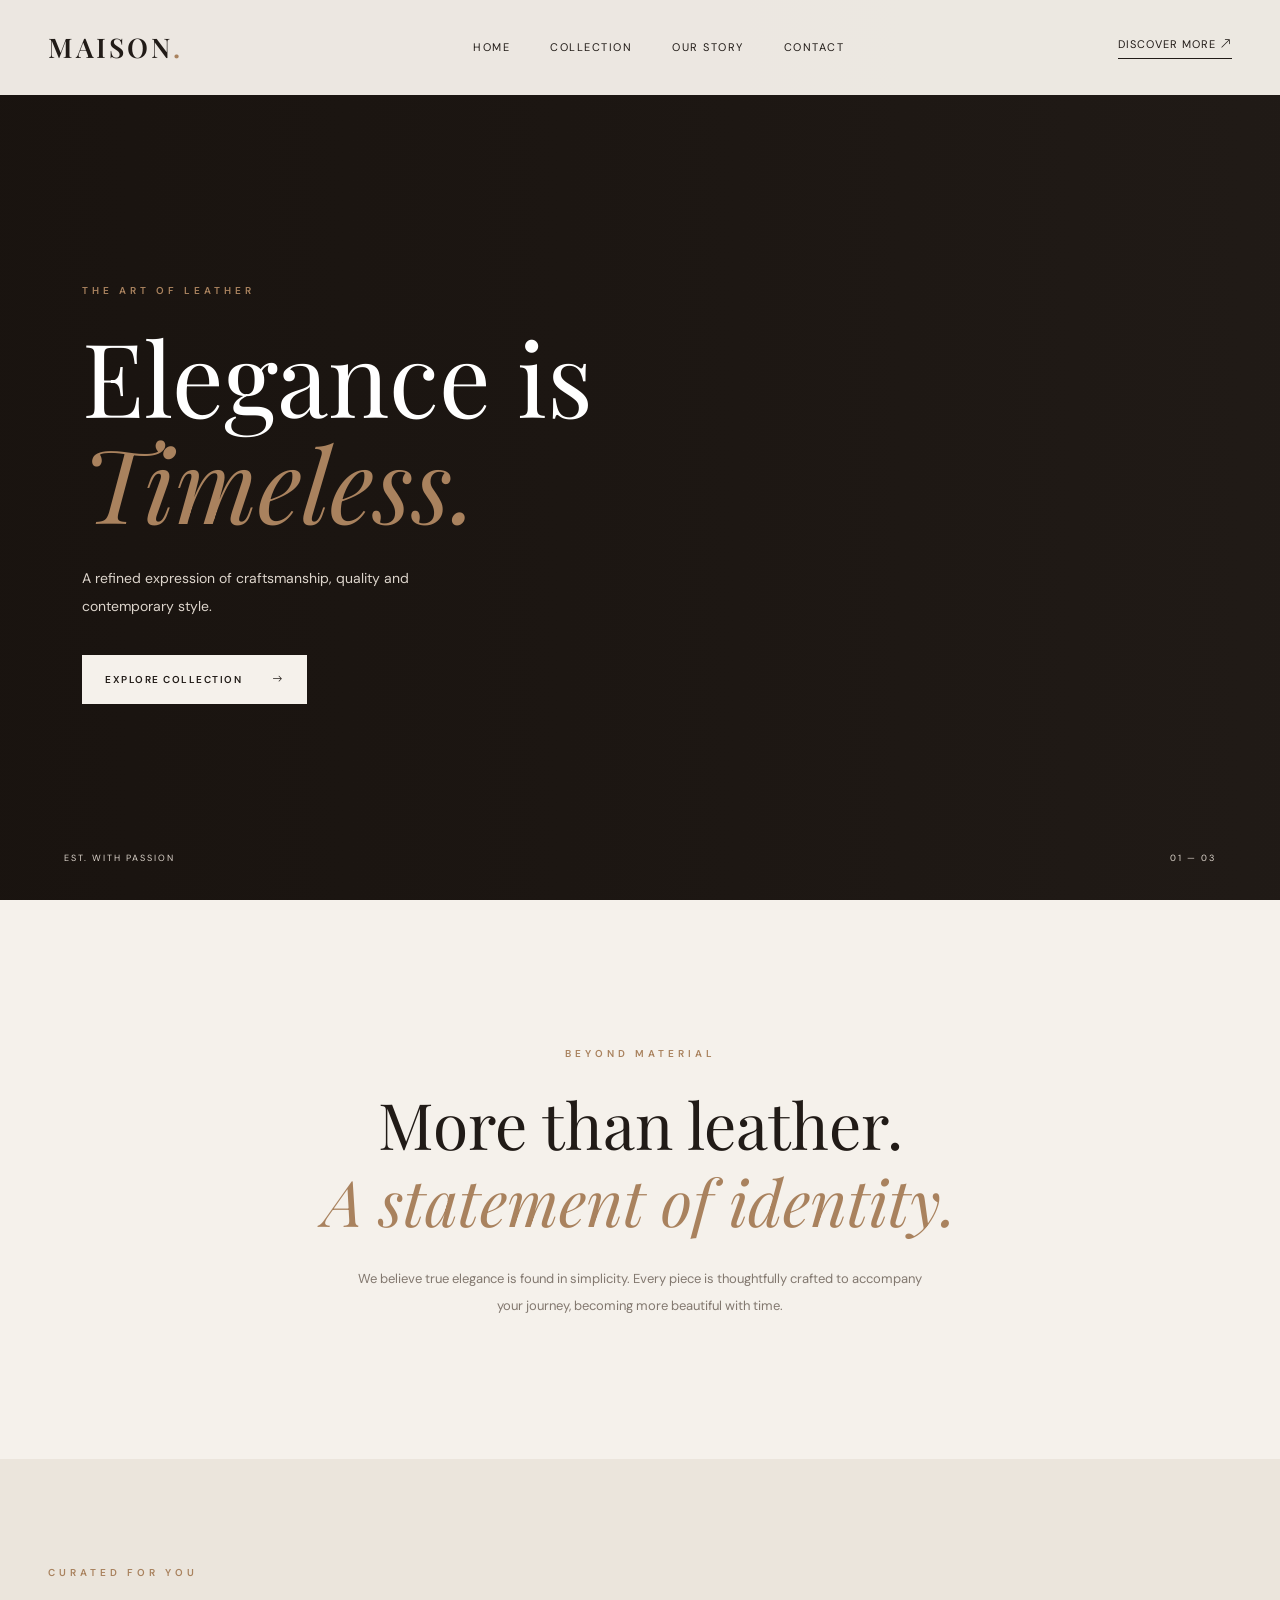
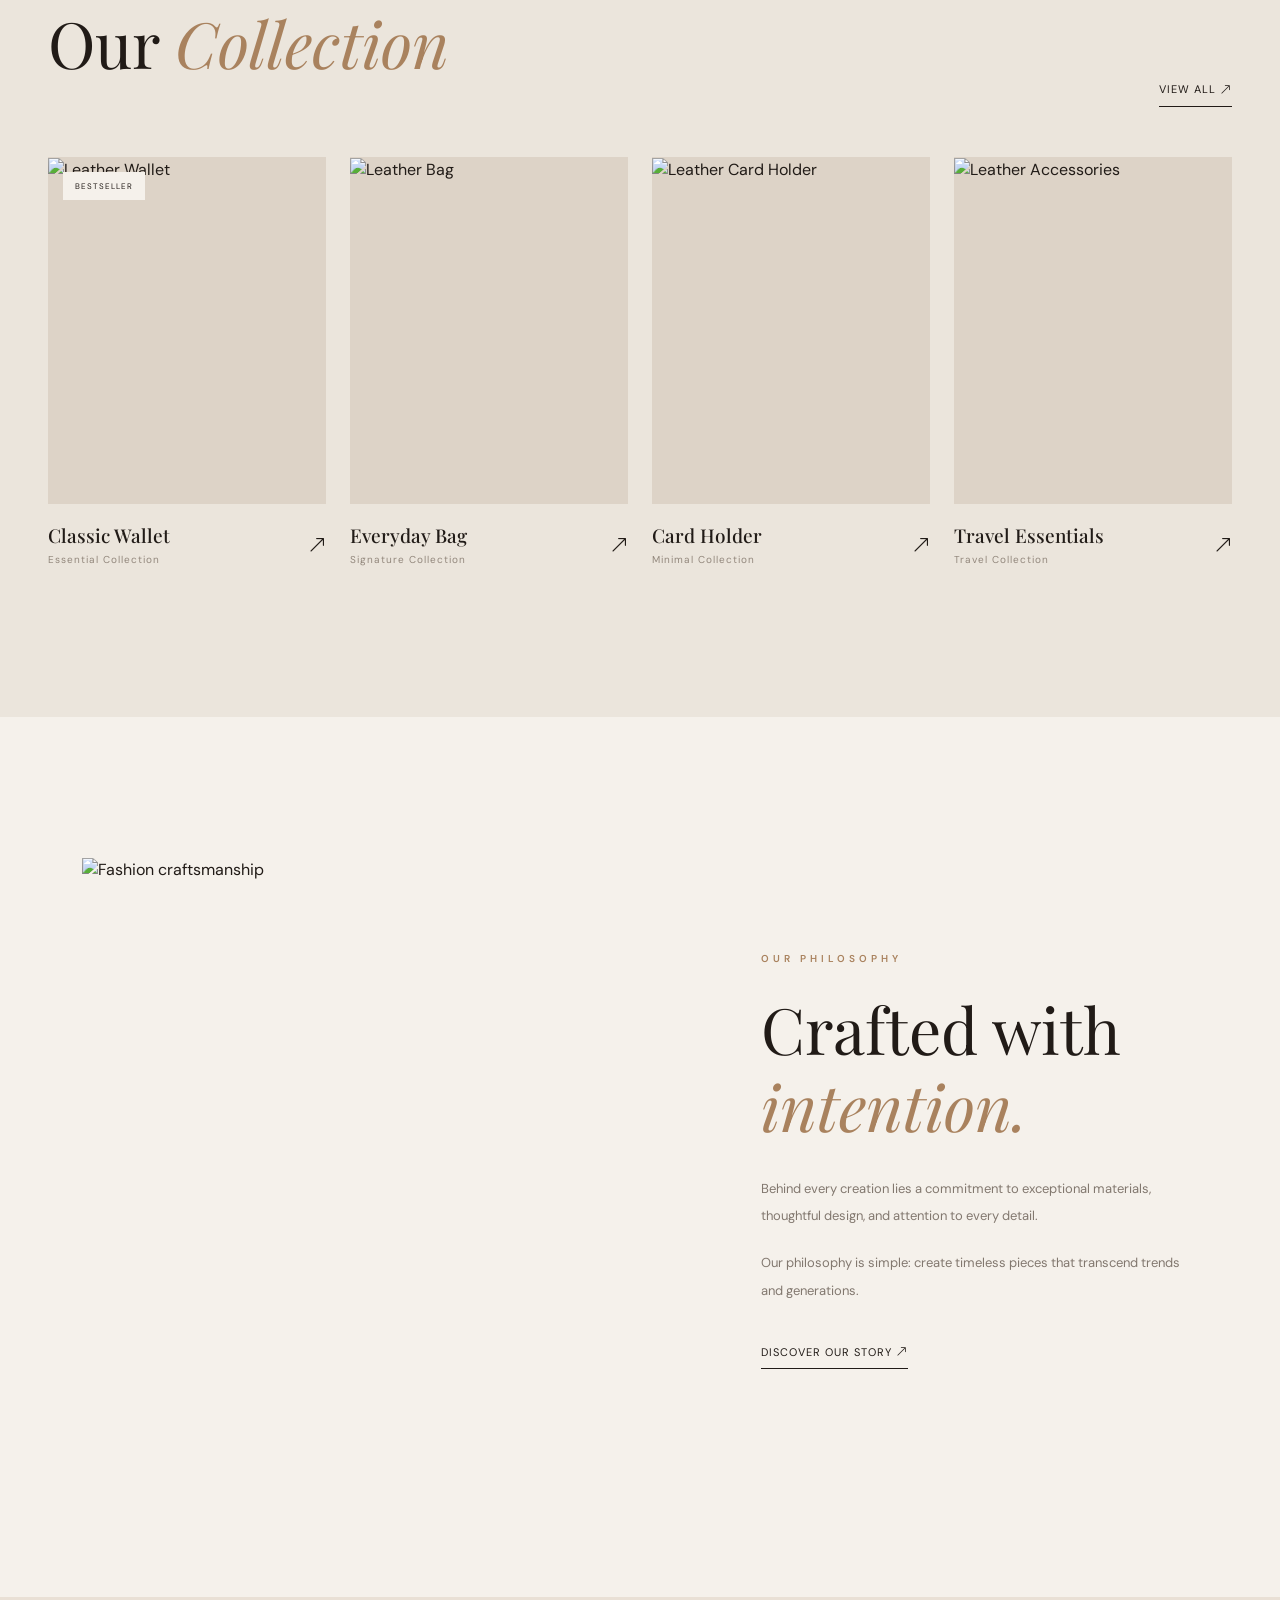
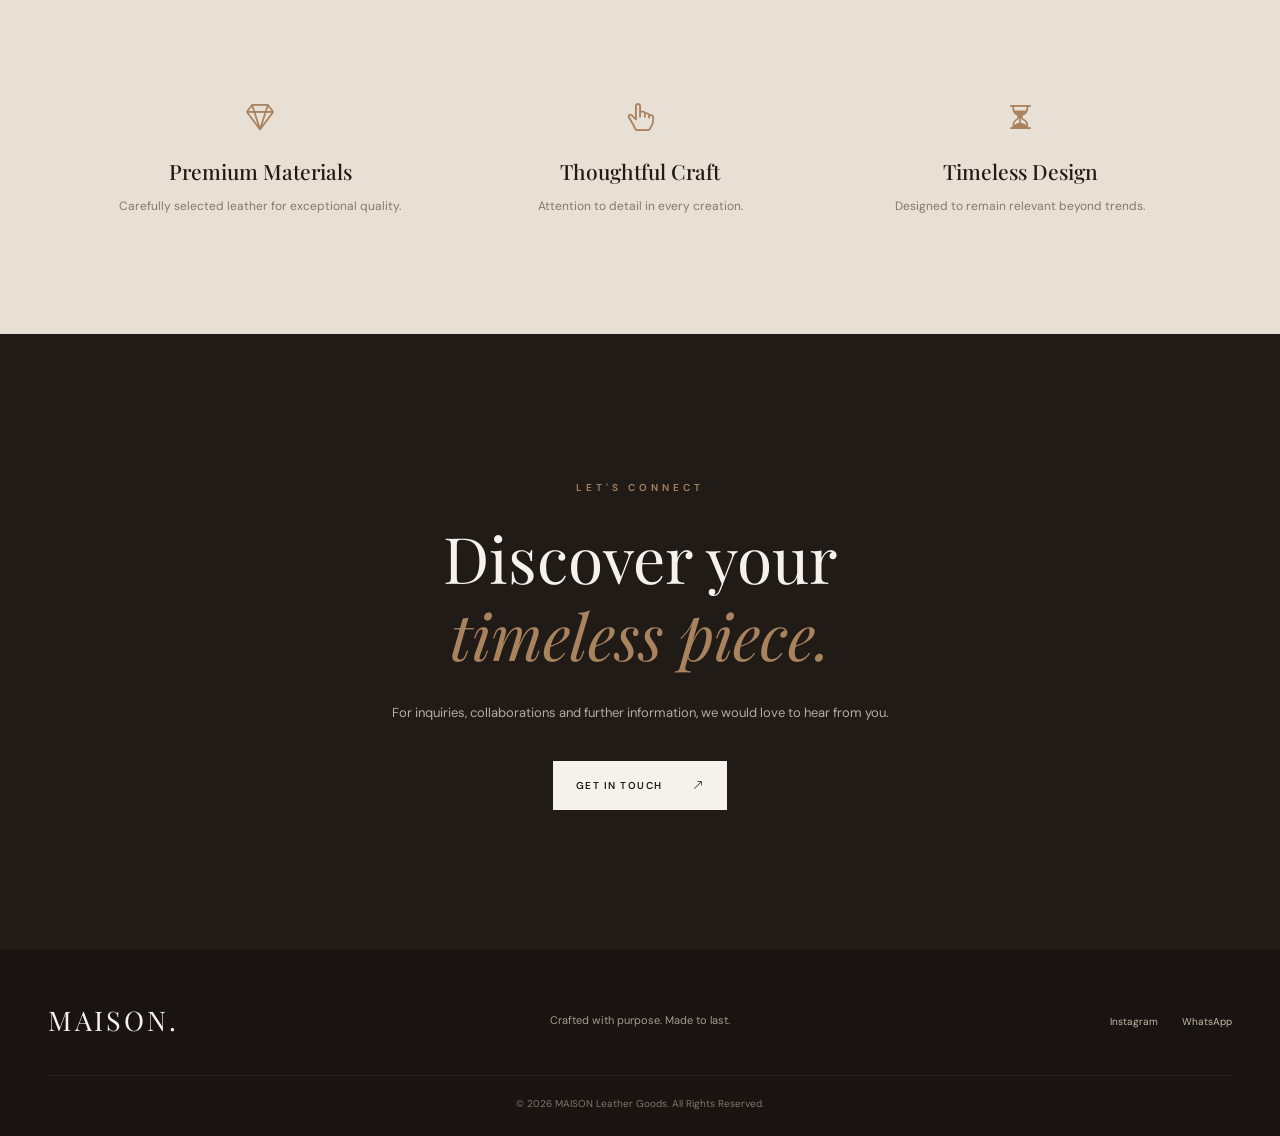
==== index.html @ c4e64849 "Rename Index.html to index.html" ====
<!DOCTYPE html>
<html lang="id">

<head>
    <meta charset="UTF-8">
    <meta name="viewport" content="width=device-width, initial-scale=1.0">
    <title>MAISON — Leather Goods</title>

    <!-- Bootstrap -->
    <link href="https://cdn.jsdelivr.net/npm/bootstrap@5.3.3/dist/css/bootstrap.min.css" rel="stylesheet">

    <!-- Google Fonts -->
    <link
        href="https://fonts.googleapis.com/css2?family=DM+Sans:wght@400;500;600;700&family=Playfair+Display:wght@400;500;600&display=swap"
        rel="stylesheet">

    <!-- Bootstrap Icons -->
    <link rel="stylesheet" href="https://cdn.jsdelivr.net/npm/bootstrap-icons@1.11.3/font/bootstrap-icons.min.css">

    <link rel="stylesheet" href="css/style.css">
</head>

<body>

    <!-- NAVBAR -->
    <nav class="navbar navbar-expand-lg navbar-light fixed-top">
        <div class="container-fluid px-lg-5">
            <a class="navbar-brand" href="#">MAISON<span>.</span></a>

            <button class="navbar-toggler" type="button" data-bs-toggle="collapse" data-bs-target="#mainNav">
                <span class="navbar-toggler-icon"></span>
            </button>

            <div class="collapse navbar-collapse" id="mainNav">
                <ul class="navbar-nav mx-auto gap-lg-4">
                    <li class="nav-item"><a class="nav-link" href="#home">Home</a></li>
                    <li class="nav-item"><a class="nav-link" href="#collection">Collection</a></li>
                    <li class="nav-item"><a class="nav-link" href="#story">Our Story</a></li>
                    <li class="nav-item"><a class="nav-link" href="#contact">Contact</a></li>
                </ul>

                <a href="#collection" class="nav-cta">
                    Discover More <i class="bi bi-arrow-up-right"></i>
                </a>
            </div>
        </div>
    </nav>


    <!-- HERO -->
    <section class="hero" id="home">
        <div class="hero-image"></div>

        <div class="container hero-content">
            <div class="row">
                <div class="col-lg-7">
                    <span class="eyebrow">THE ART OF LEATHER</span>

                    <h1>
                        Elegance is<br>
                        <em>Timeless.</em>
                    </h1>

                    <p>
                        A refined expression of craftsmanship,
                        quality and contemporary style.
                    </p>

                    <a href="#collection" class="btn-primary-custom">
                        EXPLORE COLLECTION
                        <i class="bi bi-arrow-right"></i>
                    </a>
                </div>
            </div>
        </div>

        <div class="hero-bottom">
            <span>EST. WITH PASSION</span>
            <span>01 — 03</span>
        </div>
    </section>


    <!-- INTRO -->
    <section class="intro-section">
        <div class="container">
            <div class="row justify-content-center text-center">
                <div class="col-lg-8">
                    <span class="eyebrow">BEYOND MATERIAL</span>

                    <h2>
                        More than leather.<br>
                        <em>A statement of identity.</em>
                    </h2>

                    <p>
                        We believe true elegance is found in simplicity.
                        Every piece is thoughtfully crafted to accompany
                        your journey, becoming more beautiful with time.
                    </p>
                </div>
            </div>
        </div>
    </section>


    <!-- COLLECTION -->
    <section class="collection-section" id="collection">
        <div class="container-fluid px-lg-5">

            <div class="section-heading d-flex justify-content-between align-items-end">
                <div>
                    <span class="eyebrow">CURATED FOR YOU</span>
                    <h2>Our <em>Collection</em></h2>
                </div>

                <a href="#contact" class="text-link">
                    View All <i class="bi bi-arrow-up-right"></i>
                </a>
            </div>

            <div class="row g-4">

                <div class="col-md-6 col-lg-3">
                    <div class="product-card">
                        <div class="product-image">
                            <img src="https://images.unsplash.com/photo-1627123424574-724758594e93?w=700"
                                alt="Leather Wallet">
                            <span class="product-tag">BESTSELLER</span>
                        </div>
                        <div class="product-info">
                            <div>
                                <h5>Classic Wallet</h5>
                                <p>Essential Collection</p>
                            </div>
                            <i class="bi bi-arrow-up-right"></i>
                        </div>
                    </div>
                </div>

                <div class="col-md-6 col-lg-3">
                    <div class="product-card">
                        <div class="product-image">
                            <img src="https://images.unsplash.com/photo-1622560480654-d96214fdc887?w=700"
                                alt="Leather Bag">
                        </div>
                        <div class="product-info">
                            <div>
                                <h5>Everyday Bag</h5>
                                <p>Signature Collection</p>
                            </div>
                            <i class="bi bi-arrow-up-right"></i>
                        </div>
                    </div>
                </div>

                <div class="col-md-6 col-lg-3">
                    <div class="product-card">
                        <div class="product-image">
                            <img src="https://images.unsplash.com/photo-1627123424574-724758594e93?w=700&sat=-50"
                                alt="Leather Card Holder">
                        </div>
                        <div class="product-info">
                            <div>
                                <h5>Card Holder</h5>
                                <p>Minimal Collection</p>
                            </div>
                            <i class="bi bi-arrow-up-right"></i>
                        </div>
                    </div>
                </div>

                <div class="col-md-6 col-lg-3">
                    <div class="product-card">
                        <div class="product-image">
                            <img src="https://images.unsplash.com/photo-1553062407-98eeb64c6a62?w=700"
                                alt="Leather Accessories">
                        </div>
                        <div class="product-info">
                            <div>
                                <h5>Travel Essentials</h5>
                                <p>Travel Collection</p>
                            </div>
                            <i class="bi bi-arrow-up-right"></i>
                        </div>
                    </div>
                </div>

            </div>
        </div>
    </section>


    <!-- BRAND STORY -->
    <section class="story-section" id="story">
        <div class="container">
            <div class="row align-items-center g-5">

                <div class="col-lg-6">
                    <div class="story-image">
                        <img src="https://images.unsplash.com/photo-1523381210434-271e8be1f52b?w=1000"
                            alt="Fashion craftsmanship">
                    </div>
                </div>

                <div class="col-lg-5 offset-lg-1">
                    <span class="eyebrow">OUR PHILOSOPHY</span>

                    <h2>
                        Crafted with<br>
                        <em>intention.</em>
                    </h2>

                    <p>
                        Behind every creation lies a commitment to
                        exceptional materials, thoughtful design,
                        and attention to every detail.
                    </p>

                    <p>
                        Our philosophy is simple: create timeless
                        pieces that transcend trends and generations.
                    </p>

                    <a href="#contact" class="text-link">
                        Discover Our Story
                        <i class="bi bi-arrow-up-right"></i>
                    </a>
                </div>

            </div>
        </div>
    </section>


    <!-- VALUES -->
    <section class="values-section">
        <div class="container">
            <div class="row text-center g-4">

                <div class="col-md-4">
                    <i class="bi bi-gem"></i>
                    <h5>Premium Materials</h5>
                    <p>Carefully selected leather for exceptional quality.</p>
                </div>

                <div class="col-md-4">
                    <i class="bi bi-hand-index-thumb"></i>
                    <h5>Thoughtful Craft</h5>
                    <p>Attention to detail in every creation.</p>
                </div>

                <div class="col-md-4">
                    <i class="bi bi-hourglass-split"></i>
                    <h5>Timeless Design</h5>
                    <p>Designed to remain relevant beyond trends.</p>
                </div>

            </div>
        </div>
    </section>


    <!-- CONTACT -->
    <section class="contact-section" id="contact">
        <div class="container text-center">
            <span class="eyebrow">LET'S CONNECT</span>

            <h2>
                Discover your<br>
                <em>timeless piece.</em>
            </h2>

            <p>
                For inquiries, collaborations and further information,
                we would love to hear from you.
            </p>

            <a href="https://wa.me/6281234567890" class="btn-primary-custom">
                GET IN TOUCH
                <i class="bi bi-arrow-up-right"></i>
            </a>
        </div>
    </section>


    <!-- FOOTER -->
    <footer class="footer" id="footer">
        <div class="container-fluid px-lg-5">
            <div class="row align-items-center gy-3">

                <div class="col-md-4">
                    <a href="#" class="footer-logo">MAISON.</a>
                </div>

                <div class="col-md-4 text-md-center">
                    <p>Crafted with purpose. Made to last.</p>
                </div>

                <div class="col-md-4 text-md-end">
                    <a href="#" class="social-link">Instagram</a>
                    <a href="#" class="social-link">WhatsApp</a>
                </div>

            </div>

            <hr>

            <div class="footer-bottom">
                © 2026 MAISON Leather Goods. All Rights Reserved.
            </div>
        </div>
    </footer>


    <script src="https://cdn.jsdelivr.net/npm/bootstrap@5.3.3/dist/js/bootstrap.bundle.min.js"></script>
    <script src="js/script.js"></script>

</body>

</html>
---- css/style.css ----
:root {
    --dark: #211b17;
    --brown: #604633;
    --tan: #a9825e;
    --cream: #f5f1eb;
    --white: #ffffff;
    --muted: #92877c;
}

* {
    margin: 0;
    padding: 0;
    box-sizing: border-box;
}

html {
    scroll-behavior: smooth;
}

body {
    font-family: 'DM Sans', sans-serif;
    background: var(--cream);
    color: var(--dark);
}

h1, h2, h3, .navbar-brand {
    font-family: 'Playfair Display', serif;
}

a {
    text-decoration: none;
    color: inherit;
}

/* NAVBAR */

.navbar {
    padding: 22px 0;
    background: rgba(245, 241, 235, 0.96);
    transition: 0.3s ease;
    z-index: 1000;
}

.navbar.scrolled {
    padding: 13px 0;
    box-shadow: 0 4px 25px rgba(0,0,0,.06);
}

.navbar-brand {
    font-size: 27px;
    letter-spacing: 3px;
    font-weight: 600;
    color: var(--dark);
}

.navbar-brand span {
    color: var(--tan);
}

.nav-link {
    color: var(--dark);
    font-size: 11px;
    letter-spacing: 1.5px;
    text-transform: uppercase;
}

.nav-link:hover {
    color: var(--tan);
}

.nav-cta {
    font-size: 11px;
    letter-spacing: 1px;
    text-transform: uppercase;
    border-bottom: 1px solid var(--dark);
    padding-bottom: 5px;
}

/* HERO */

.hero {
    min-height: 760px;
    height: 100vh;
    max-height: 950px;
    position: relative;
    display: flex;
    align-items: center;
    background: var(--dark);
    color: white;
    overflow: hidden;
}

.hero-image {
    position: absolute;
    inset: 0;
    background:
        linear-gradient(
            90deg,
            rgba(24,18,14,.85) 0%,
            rgba(24,18,14,.55) 45%,
            rgba(24,18,14,.08) 100%
        ),
        url('https://images.unsplash.com/photo-1529139574466-a303027c1d8b?w=2000')
        center/cover no-repeat;
    transform: scale(1.02);
}

.hero-content {
    position: relative;
    z-index: 2;
    padding-top: 80px;
}

.eyebrow {
    font-size: 10px;
    letter-spacing: 4px;
    font-weight: 600;
    display: inline-block;
    margin-bottom: 25px;
    color: var(--tan);
}

.hero h1 {
    font-size: clamp(65px, 8vw, 115px);
    line-height: 1.04;
    font-weight: 400;
    margin-bottom: 28px;
}

.hero h1 em,
h2 em {
    font-weight: 400;
    color: var(--tan);
}

.hero p {
    font-size: 14px;
    line-height: 2;
    color: #ddd5cc;
    max-width: 370px;
    margin-bottom: 35px;
}

.btn-primary-custom {
    display: inline-flex;
    align-items: center;
    gap: 30px;
    background: var(--cream);
    color: var(--dark);
    padding: 17px 23px;
    font-size: 10px;
    letter-spacing: 1.5px;
    font-weight: 600;
    transition: .3s;
}

.btn-primary-custom:hover {
    background: var(--tan);
    color: white;
    transform: translateY(-3px);
}

.hero-bottom {
    position: absolute;
    bottom: 35px;
    left: 5%;
    right: 5%;
    display: flex;
    justify-content: space-between;
    font-size: 9px;
    letter-spacing: 2px;
    color: #ddd5cc;
}

/* INTRO */

.intro-section {
    padding: 140px 20px;
}

.intro-section h2,
.section-heading h2,
.story-section h2,
.contact-section h2 {
    font-size: clamp(40px, 5vw, 66px);
    line-height: 1.2;
    font-weight: 400;
    margin-bottom: 25px;
}

.intro-section p,
.story-section p,
.contact-section p {
    color: #82786f;
    font-size: 13px;
    line-height: 2.1;
    max-width: 580px;
    margin: auto;
}

/* COLLECTION */

.collection-section {
    padding: 100px 0 130px;
    background: #ebe5dc;
}

.section-heading {
    margin-bottom: 50px;
}

.product-image {
    position: relative;
    overflow: hidden;
    background: #ddd3c7;
    aspect-ratio: 4 / 5;
}

.product-image img {
    width: 100%;
    height: 100%;
    object-fit: cover;
    transition: transform .7s ease;
}

.product-card:hover img {
    transform: scale(1.07);
}

.product-tag {
    position: absolute;
    top: 15px;
    left: 15px;
    background: var(--cream);
    padding: 8px 12px;
    font-size: 8px;
    letter-spacing: 1px;
}

.product-info {
    padding: 20px 0;
    display: flex;
    justify-content: space-between;
    align-items: center;
}

.product-info h5 {
    font-family: 'Playfair Display', serif;
    font-size: 19px;
    margin-bottom: 5px;
}

.product-info p {
    font-size: 10px;
    color: var(--muted);
    letter-spacing: 1px;
    margin: 0;
}

.product-info i {
    font-size: 18px;
}

.text-link {
    font-size: 11px;
    text-transform: uppercase;
    letter-spacing: 1px;
    border-bottom: 1px solid var(--dark);
    padding-bottom: 8px;
}

/* STORY */

.story-section {
    padding: 140px 0;
}

.story-image {
    height: 600px;
    overflow: hidden;
}

.story-image img {
    width: 100%;
    height: 100%;
    object-fit: cover;
}

.story-section h2 {
    margin-bottom: 30px;
}

.story-section p {
    margin: 0 0 20px;
}

.story-section .text-link {
    display: inline-block;
    margin-top: 20px;
}

/* VALUES */

.values-section {
    padding: 100px 0;
    background: #e9e0d5;
}

.values-section i {
    font-size: 28px;
    color: var(--tan);
    display: inline-block;
    margin-bottom: 20px;
}

.values-section h5 {
    font-family: 'Playfair Display', serif;
    font-size: 21px;
    margin-bottom: 12px;
}

.values-section p {
    color: #82786f;
    font-size: 12px;
    line-height: 1.8;
}

/* CONTACT */

.contact-section {
    padding: 140px 20px;
    background: var(--dark);
    color: var(--cream);
}

.contact-section p {
    margin-bottom: 35px;
    color: #b8aa9c;
}

/* FOOTER */

.footer {
    padding: 50px 0 25px;
    background: #191411;
    color: var(--cream);
}

.footer-logo {
    font-family: 'Playfair Display', serif;
    font-size: 27px;
    letter-spacing: 3px;
}

.footer p {
    color: #a69a8f;
    font-size: 11px;
    margin: 0;
}

.social-link {
    font-size: 10px;
    margin-left: 20px;
    color: #c8b8a7;
}

.footer hr {
    border-color: #51453b;
    margin: 35px 0 20px;
}

.footer-bottom {
    font-size: 10px;
    color: #81756b;
    text-align: center;
}

/* RESPONSIVE */

@media (max-width: 991px) {
    .navbar-collapse {
        background: var(--cream);
        padding: 20px;
        margin-top: 15px;
    }

    .hero {
        min-height: 680px;
        height: 90vh;
    }

    .story-image {
        height: 450px;
    }
}

@media (max-width: 576px) {
    .hero h1 {
        font-size: 62px;
    }

    .intro-section,
    .story-section,
    .contact-section {
        padding: 90px 20px;
    }

    .collection-section {
        padding: 80px 0;
    }

    .section-heading {
        align-items: flex-start !important;
        flex-direction: column;
        gap: 20px;
    }

    .story-image {
        height: 380px;
    }

    .hero-bottom {
        bottom: 20px;
    }

    .footer .row {
        text-align: center;
    }

    .social-link {
        margin: 0 10px;
    }
}
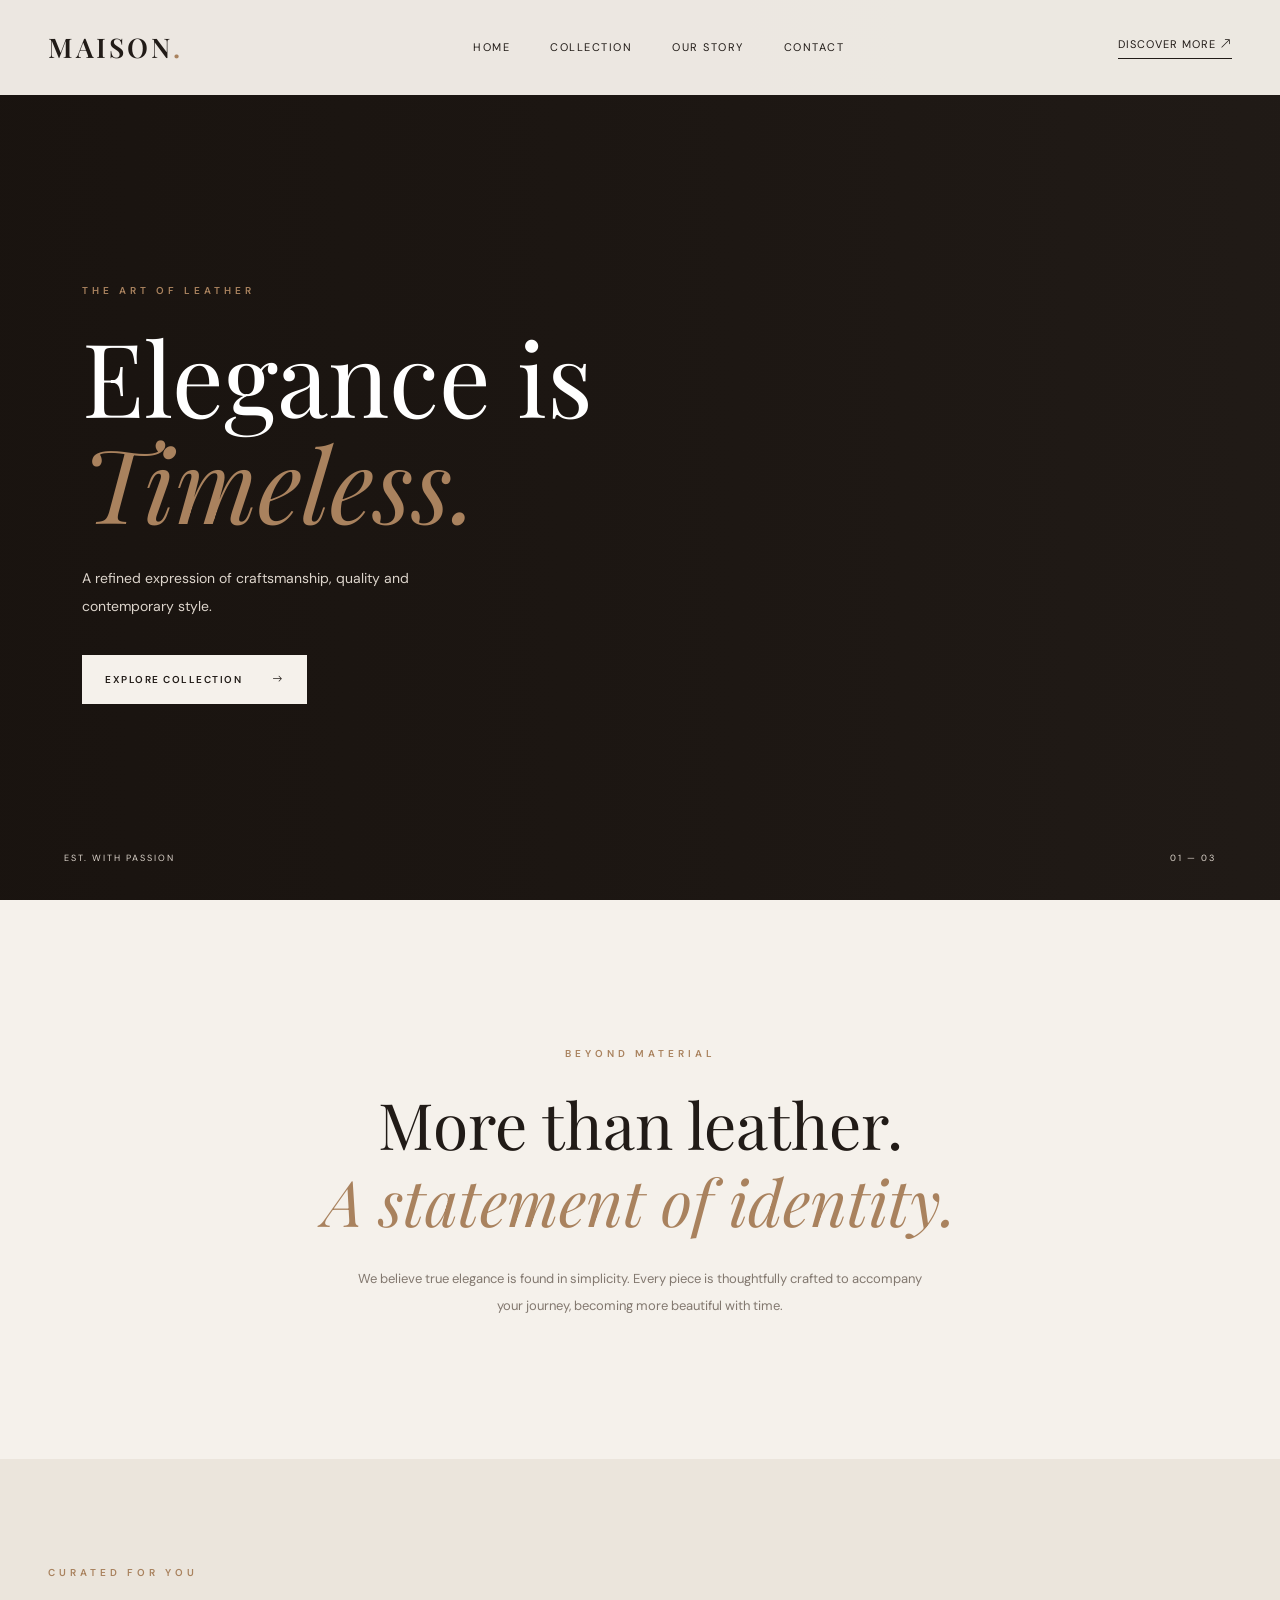
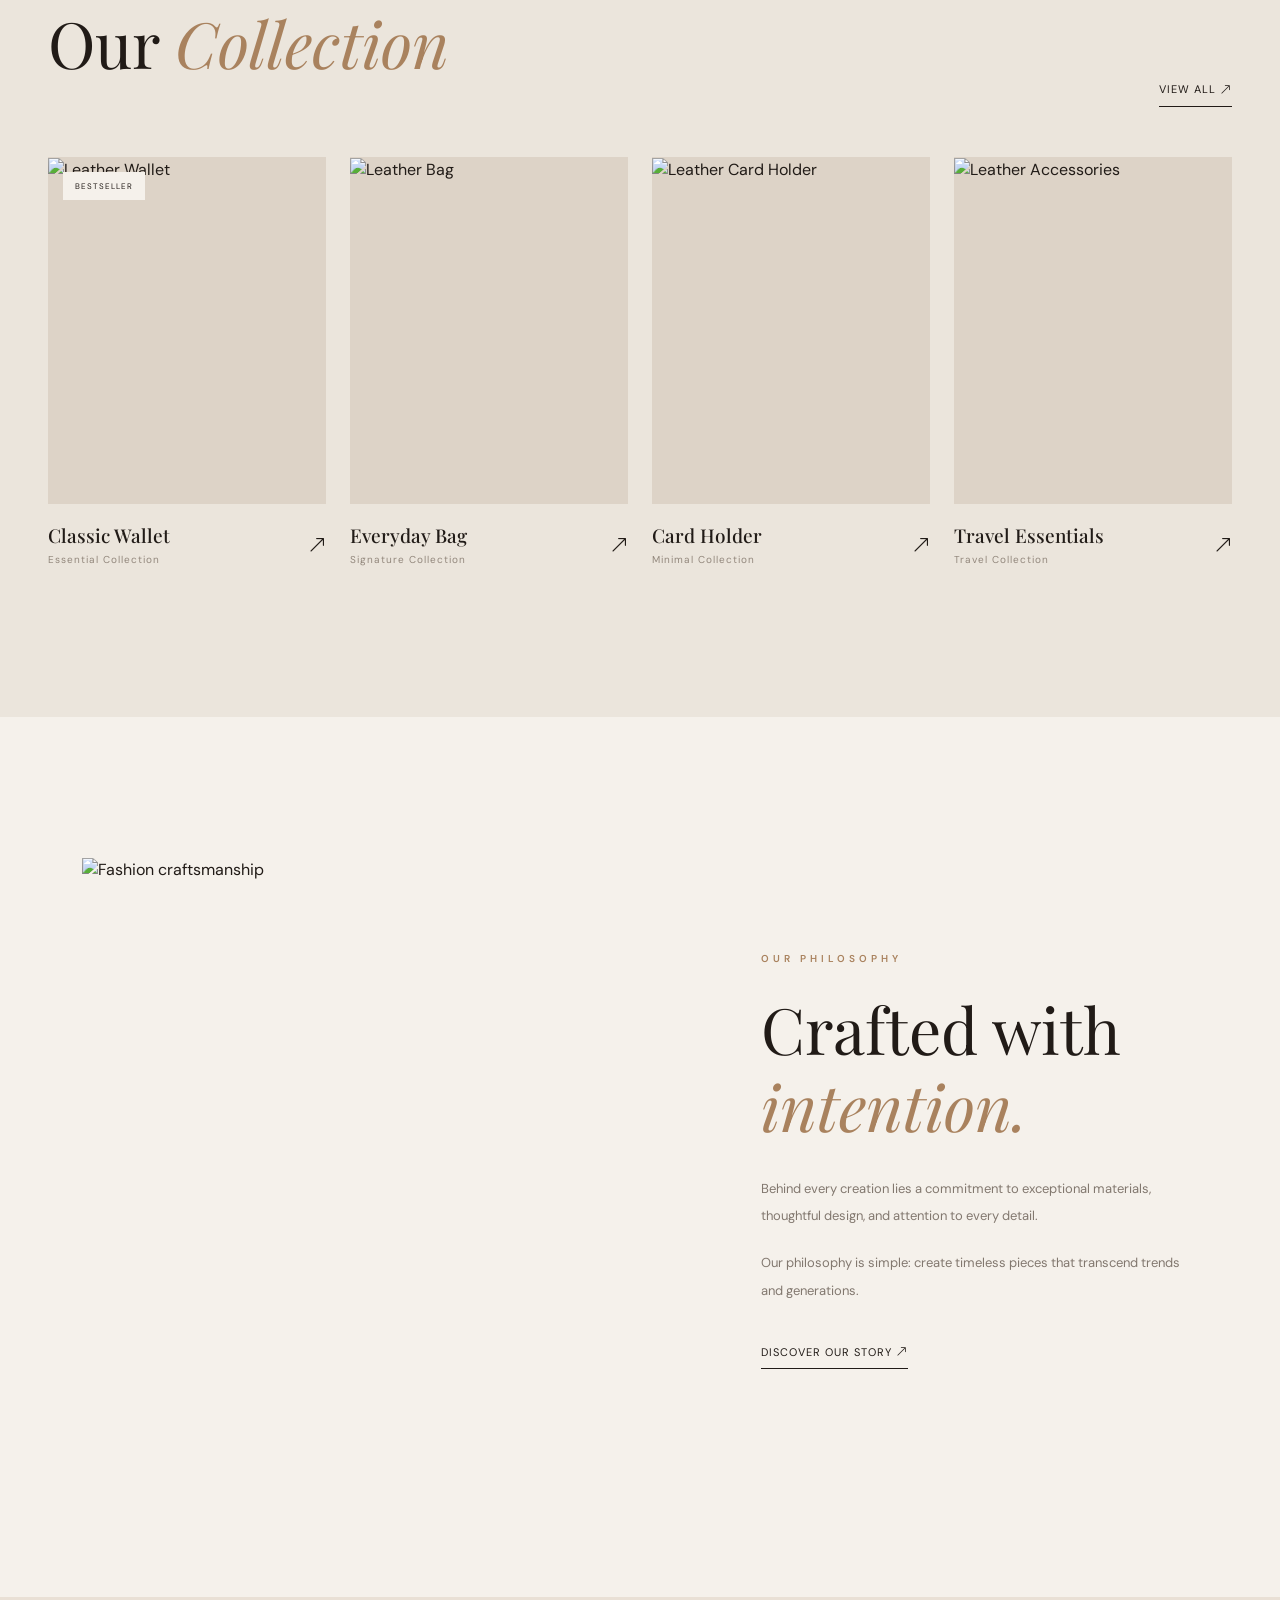
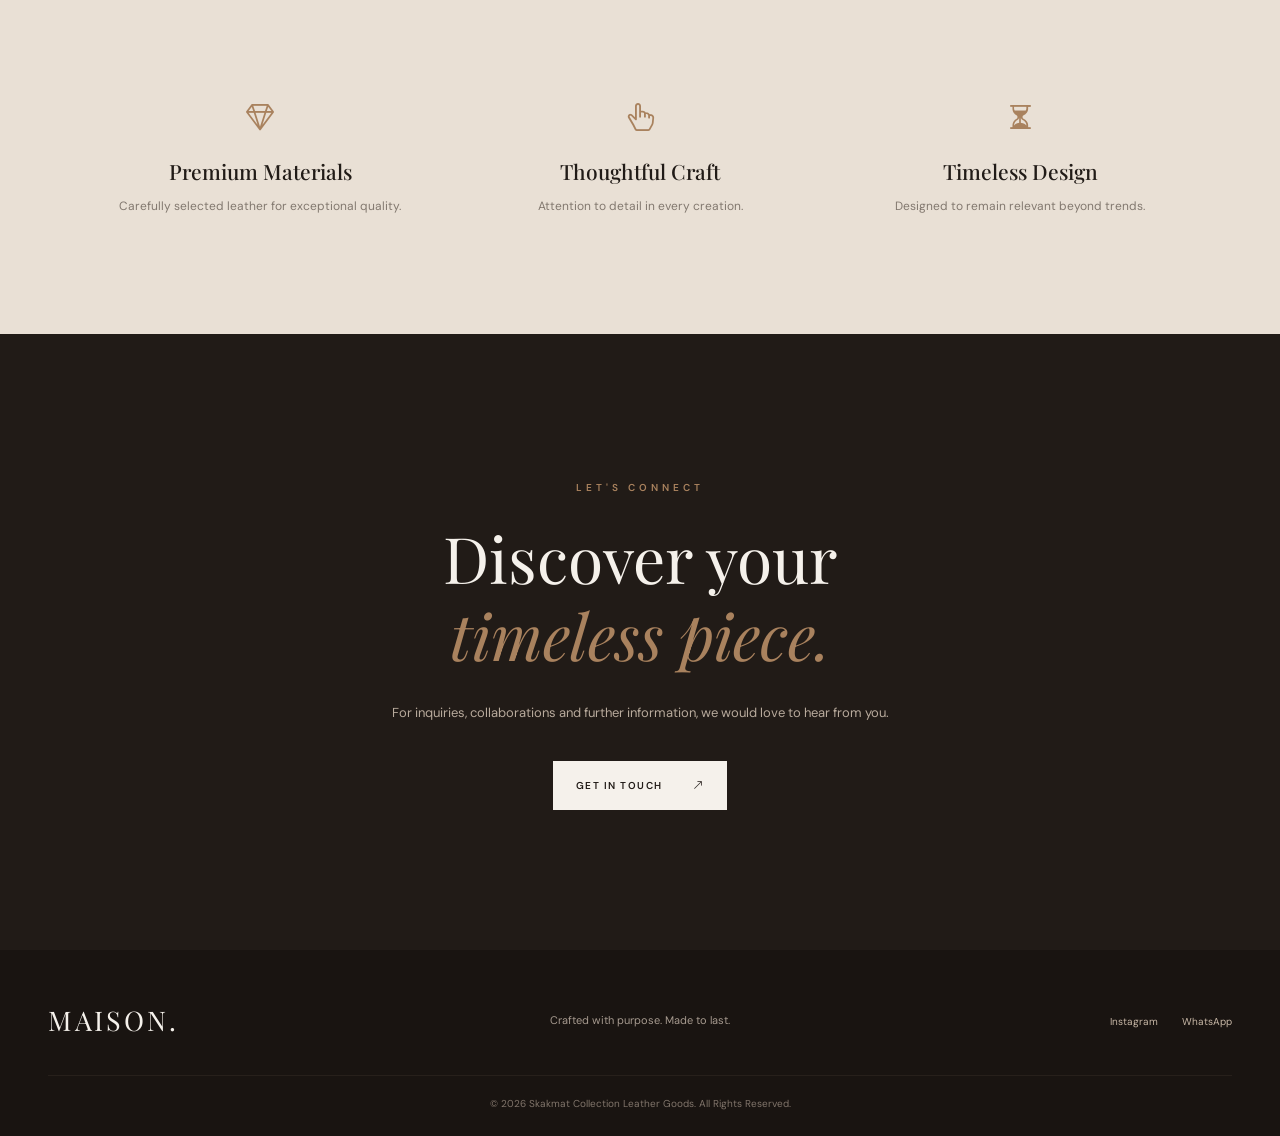
==== commit 89ced876: "No Wa" ====
--- a/index.html
+++ b/index.html
@@ -4,7 +4,7 @@
 <head>
     <meta charset="UTF-8">
     <meta name="viewport" content="width=device-width, initial-scale=1.0">
-    <title>MAISON — Leather Goods</title>
+    <title>Skakmat Collection — Leather Goods</title>
 
     <!-- Bootstrap -->
     <link href="https://cdn.jsdelivr.net/npm/bootstrap@5.3.3/dist/css/bootstrap.min.css" rel="stylesheet">
@@ -276,7 +276,7 @@
                 we would love to hear from you.
             </p>
 
-            <a href="https://wa.me/6281234567890" class="btn-primary-custom">
+            <a href="https://wa.me/6281216103059" class="btn-primary-custom">
                 GET IN TOUCH
                 <i class="bi bi-arrow-up-right"></i>
             </a>
@@ -307,7 +307,7 @@
             <hr>
 
             <div class="footer-bottom">
-                © 2026 MAISON Leather Goods. All Rights Reserved.
+                © 2026 Skakmat Collection Leather Goods. All Rights Reserved.
             </div>
         </div>
     </footer>
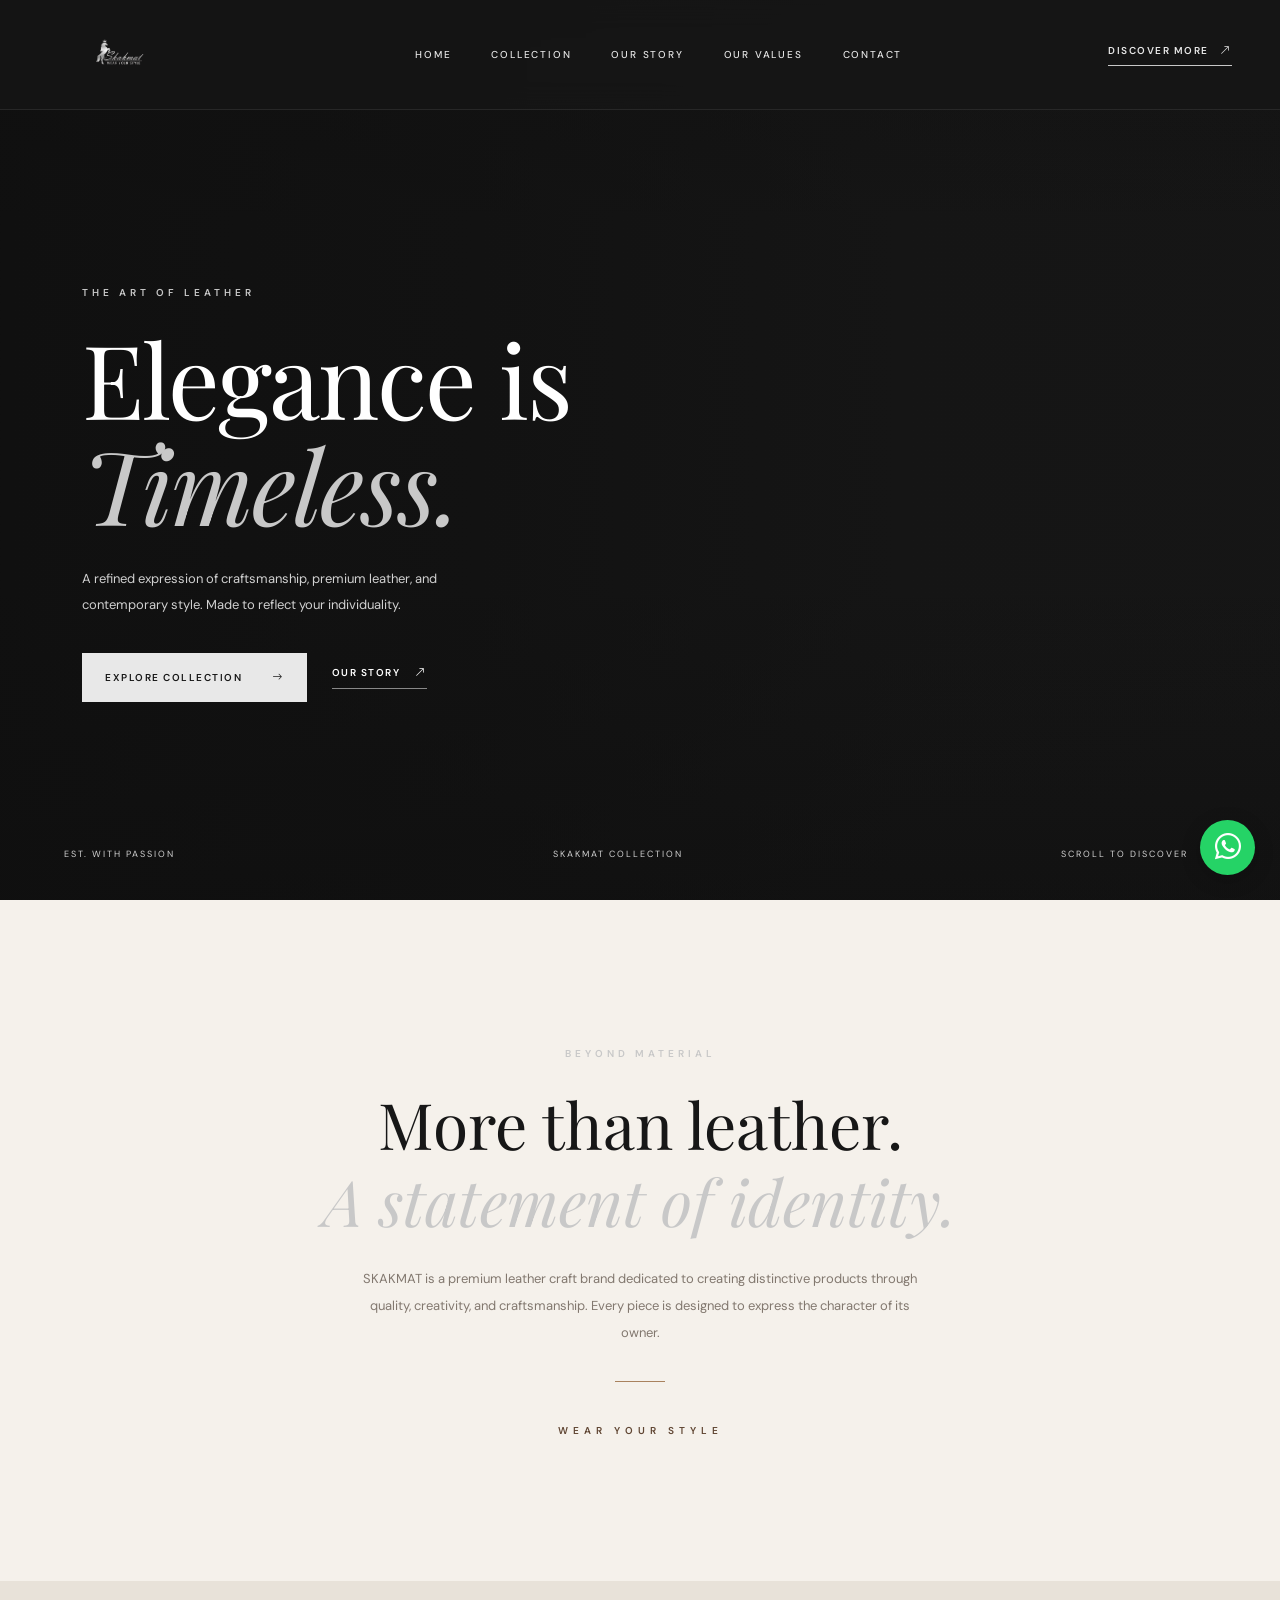
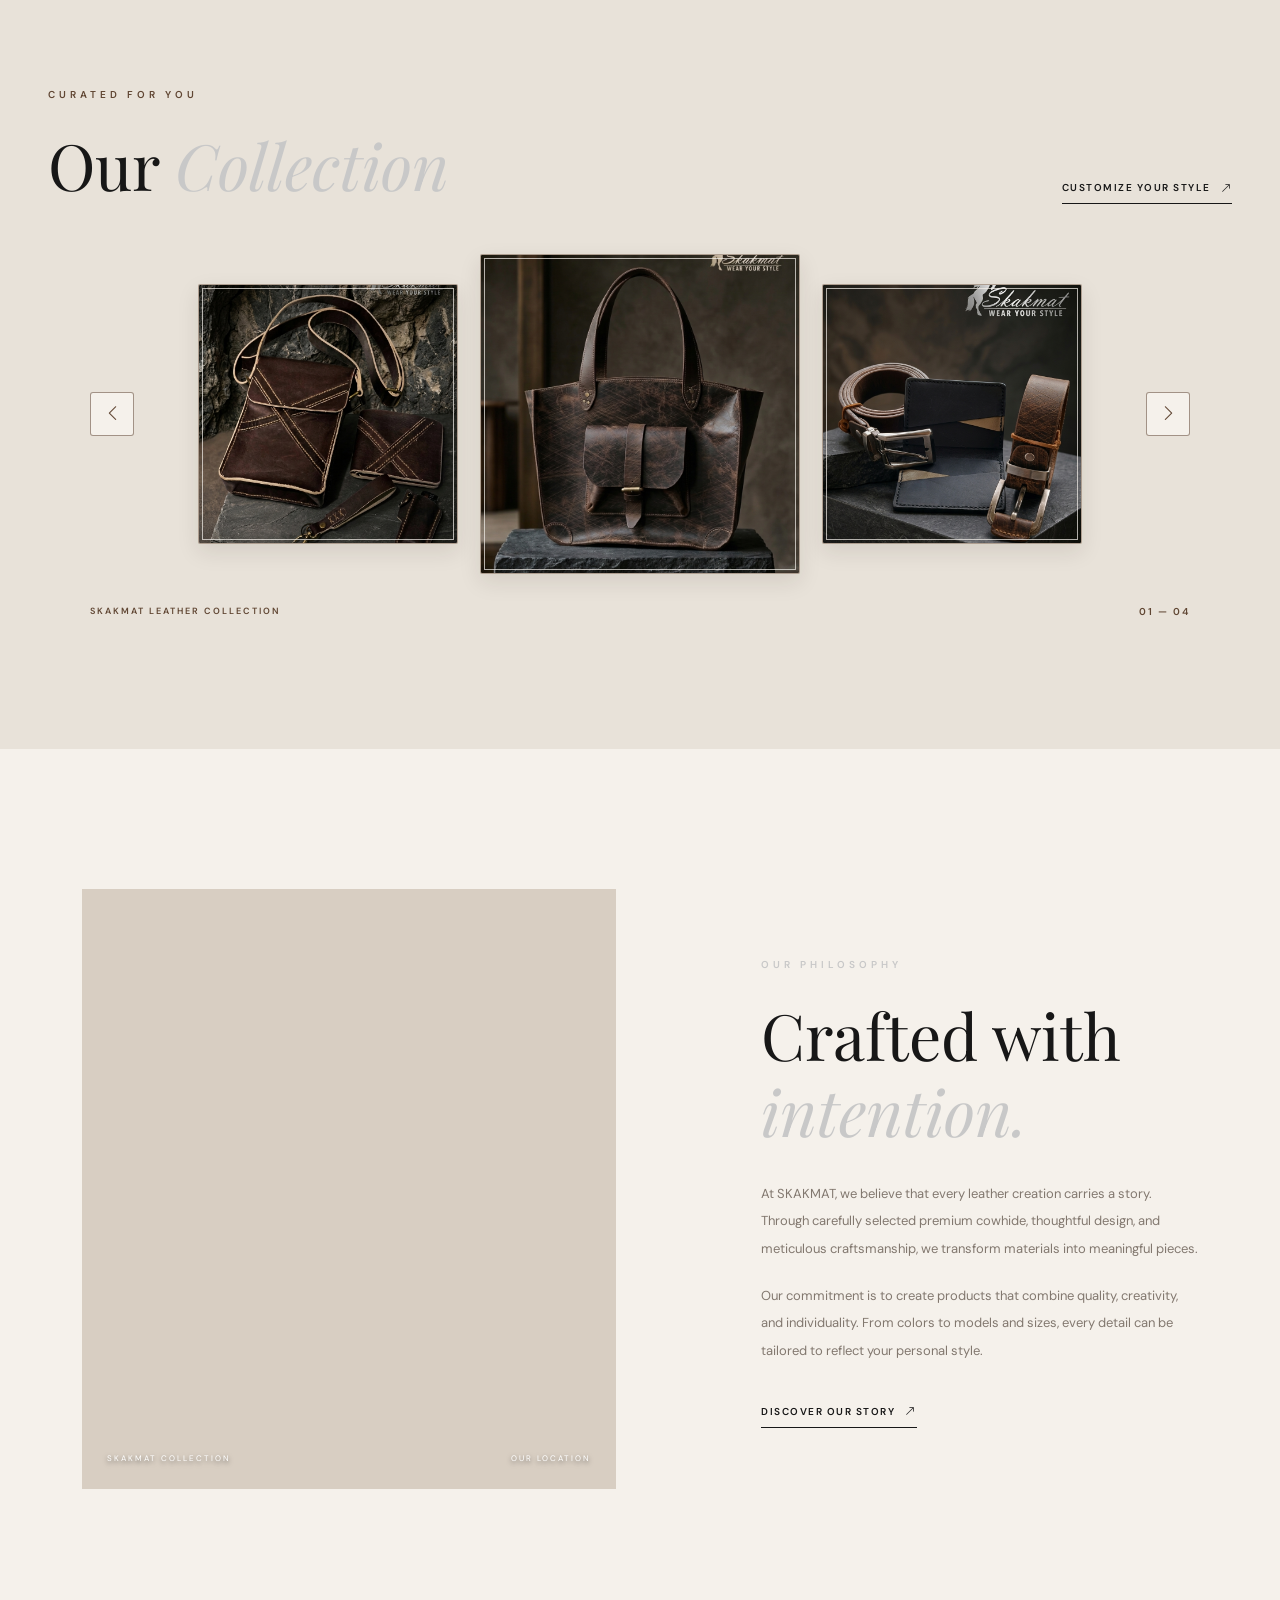
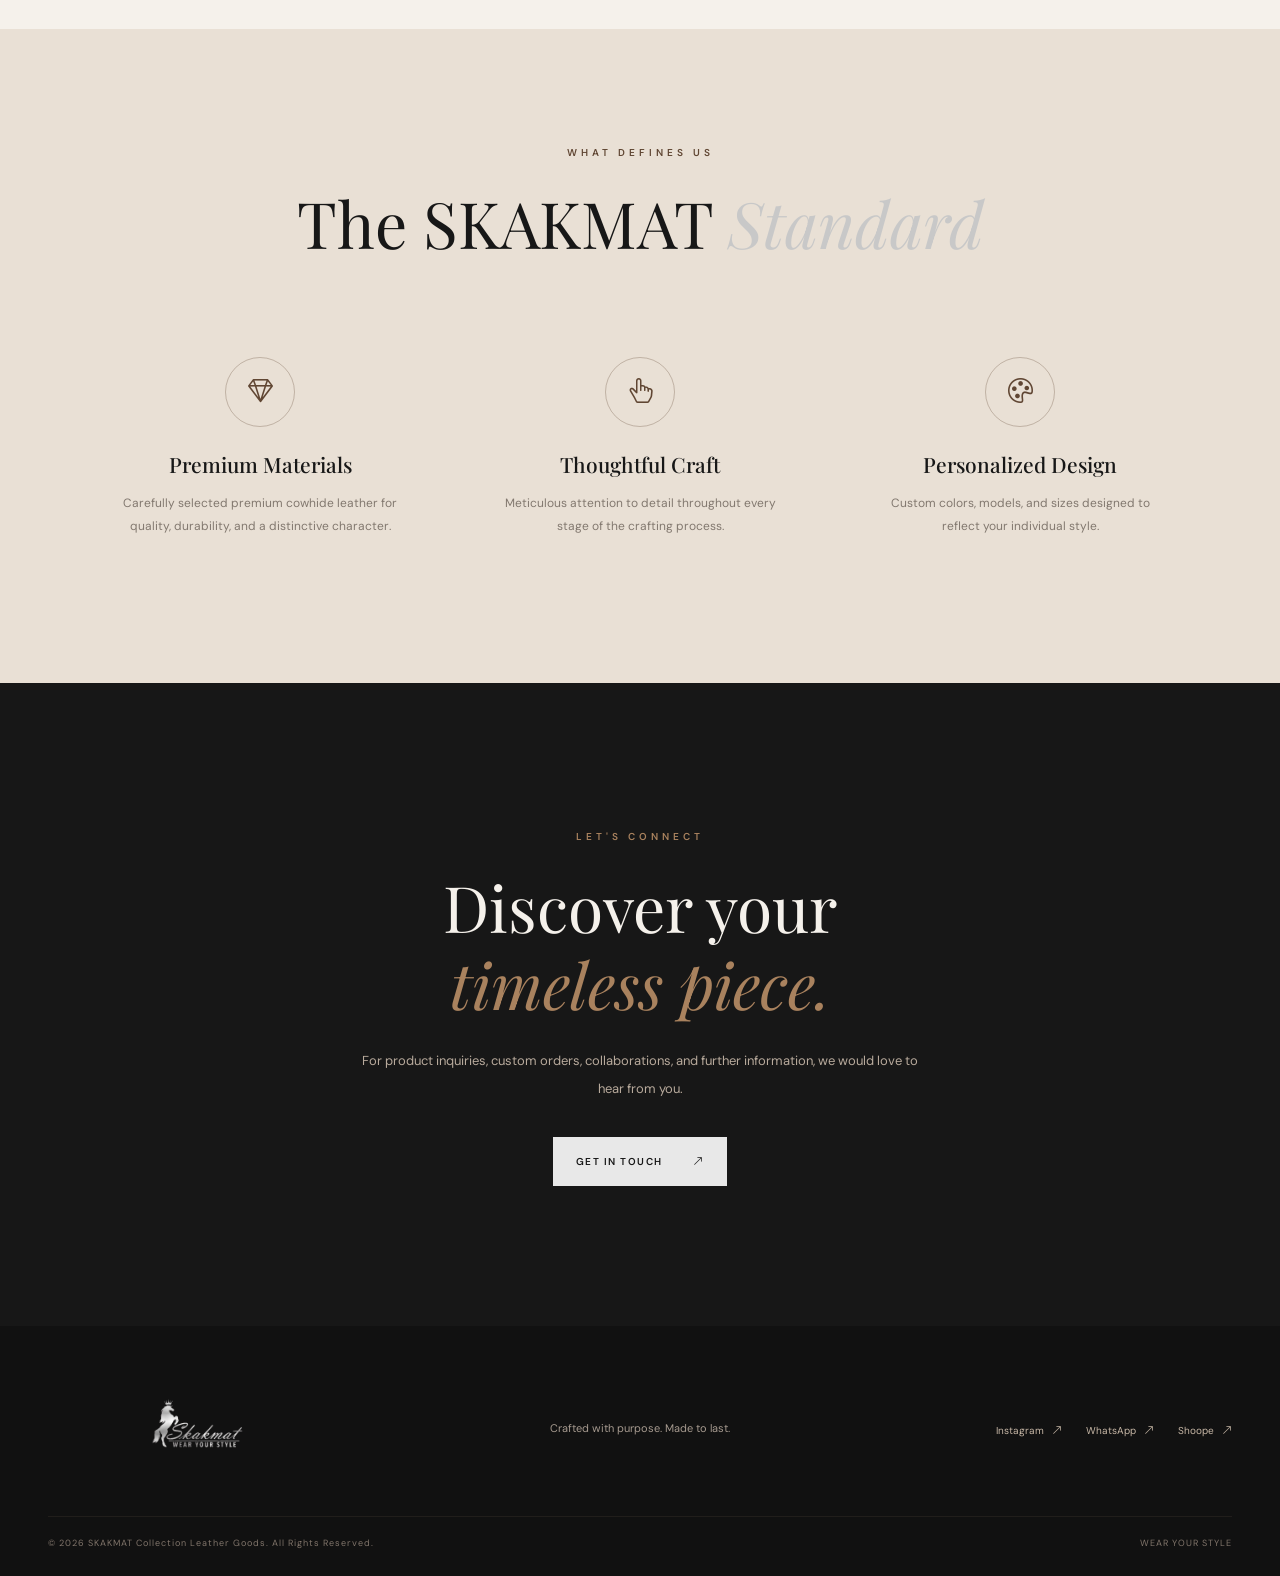
==== commit c1e577ab: "Tinggal Shoppe" ====
--- a/index.html
+++ b/index.html
@@ -4,57 +4,110 @@
 <head>
     <meta charset="UTF-8">
     <meta name="viewport" content="width=device-width, initial-scale=1.0">
-    <title>Skakmat Collection — Leather Goods</title>
+
+    <title>SKAKMAT Collection | Premium Leather Goods</title>
+
+    <meta name="description"
+        content="SKAKMAT Collection menghadirkan kerajinan kulit sapi premium dengan desain elegan, kualitas terbaik, dan personalisasi sesuai karakter Anda.">
 
     <!-- Bootstrap -->
     <link href="https://cdn.jsdelivr.net/npm/bootstrap@5.3.3/dist/css/bootstrap.min.css" rel="stylesheet">
 
     <!-- Google Fonts -->
     <link
-        href="https://fonts.googleapis.com/css2?family=DM+Sans:wght@400;500;600;700&family=Playfair+Display:wght@400;500;600&display=swap"
+        href="https://fonts.googleapis.com/css2?family=DM+Sans:wght@400;500;600;700&family=Playfair+Display:ital,wght@0,400;0,500;0,600;1,400;1,500&display=swap"
         rel="stylesheet">
 
     <!-- Bootstrap Icons -->
     <link rel="stylesheet" href="https://cdn.jsdelivr.net/npm/bootstrap-icons@1.11.3/font/bootstrap-icons.min.css">
 
+    <!-- Custom CSS -->
     <link rel="stylesheet" href="css/style.css">
 </head>
 
 <body>
 
-    <!-- NAVBAR -->
-    <nav class="navbar navbar-expand-lg navbar-light fixed-top">
+    <!-- ================= NAVBAR ================= -->
+
+    <nav class="navbar navbar-expand-lg fixed-top">
         <div class="container-fluid px-lg-5">
-            <a class="navbar-brand" href="#">MAISON<span>.</span></a>
-
-            <button class="navbar-toggler" type="button" data-bs-toggle="collapse" data-bs-target="#mainNav">
+
+            <a class="navbar-brand" href="#home" >
+                <img src="assets/logo-no-bg.png" alt="" class="navbar-logo">
+            </a>
+
+            <button class="navbar-toggler" type="button" data-bs-toggle="collapse" data-bs-target="#mainNav"
+                aria-controls="mainNav" aria-expanded="false" aria-label="Toggle navigation">
+
                 <span class="navbar-toggler-icon"></span>
             </button>
 
             <div class="collapse navbar-collapse" id="mainNav">
+
                 <ul class="navbar-nav mx-auto gap-lg-4">
-                    <li class="nav-item"><a class="nav-link" href="#home">Home</a></li>
-                    <li class="nav-item"><a class="nav-link" href="#collection">Collection</a></li>
-                    <li class="nav-item"><a class="nav-link" href="#story">Our Story</a></li>
-                    <li class="nav-item"><a class="nav-link" href="#contact">Contact</a></li>
+
+                    <li class="nav-item">
+                        <a class="nav-link" href="#home">Home</a>
+                    </li>
+
+                    <li class="nav-item">
+                        <a class="nav-link" href="#collection">Collection</a>
+                    </li>
+
+                    <li class="nav-item">
+                        <a class="nav-link" href="#story">Our Story</a>
+                    </li>
+
+                    <li class="nav-item">
+                        <a class="nav-link" href="#values">Our Values</a>
+                    </li>
+
+                    <li class="nav-item">
+                        <a class="nav-link" href="#contact">Contact</a>
+                    </li>
+
                 </ul>
 
                 <a href="#collection" class="nav-cta">
-                    Discover More <i class="bi bi-arrow-up-right"></i>
+                    Discover More
+                    <i class="bi bi-arrow-up-right"></i>
                 </a>
-            </div>
+
+            </div>
+
         </div>
     </nav>
 
 
-    <!-- HERO -->
+    <!-- ================= HERO SECTION ================= -->
+
     <section class="hero" id="home">
-        <div class="hero-image"></div>
+
+        <!-- HERO VIDEO -->
+
+        <div class="hero-media">
+
+            <video class="hero-video" autoplay muted loop playsinline preload="auto">
+                <source src="vidio/main_content.mp4" type="video/mp4">
+            </video>
+
+        </div>
+
+        <!-- VIDEO OVERLAY -->
+
+        <div class="hero-overlay"></div>
+
+        <!-- HERO CONTENT -->
 
         <div class="container hero-content">
+
             <div class="row">
-                <div class="col-lg-7">
-                    <span class="eyebrow">THE ART OF LEATHER</span>
+
+                <div class="col-lg-8">
+
+                    <span class="eyebrow">
+                        THE ART OF LEATHER
+                    </span>
 
                     <h1>
                         Elegance is<br>
@@ -63,30 +116,70 @@
 
                     <p>
                         A refined expression of craftsmanship,
-                        quality and contemporary style.
+                        premium leather, and contemporary style.
+                        Made to reflect your individuality.
                     </p>
 
-                    <a href="#collection" class="btn-primary-custom">
-                        EXPLORE COLLECTION
-                        <i class="bi bi-arrow-right"></i>
-                    </a>
-                </div>
-            </div>
-        </div>
+                    <div class="hero-buttons">
+
+                        <a href="#collection" class="btn-primary-custom">
+
+                            EXPLORE COLLECTION
+
+                            <i class="bi bi-arrow-right"></i>
+
+                        </a>
+
+                        <a href="#story" class="btn-secondary-custom">
+
+                            OUR STORY
+
+                            <i class="bi bi-arrow-up-right"></i>
+
+                        </a>
+
+                    </div>
+
+                </div>
+
+            </div>
+
+        </div>
+
+        <!-- HERO BOTTOM -->
 
         <div class="hero-bottom">
+
             <span>EST. WITH PASSION</span>
-            <span>01 — 03</span>
-        </div>
+
+            <span>SKAKMAT COLLECTION</span>
+
+            <a href="#intro" class="scroll-indicator">
+
+                SCROLL TO DISCOVER
+
+                <i class="bi bi-arrow-down"></i>
+
+            </a>
+
+        </div>
+
     </section>
 
 
-    <!-- INTRO -->
-    <section class="intro-section">
+    <!-- ================= INTRO ================= -->
+
+    <section class="intro-section" id="intro">
+
         <div class="container">
+
             <div class="row justify-content-center text-center">
-                <div class="col-lg-8">
-                    <span class="eyebrow">BEYOND MATERIAL</span>
+
+                <div class="col-lg-9">
+
+                    <span class="eyebrow">
+                        BEYOND MATERIAL
+                    </span>
 
                     <h2>
                         More than leather.<br>
@@ -94,117 +187,142 @@
                     </h2>
 
                     <p>
-                        We believe true elegance is found in simplicity.
-                        Every piece is thoughtfully crafted to accompany
-                        your journey, becoming more beautiful with time.
+                        SKAKMAT is a premium leather craft brand
+                        dedicated to creating distinctive products
+                        through quality, creativity, and craftsmanship.
+
+                        Every piece is designed to express
+                        the character of its owner.
                     </p>
-                </div>
-            </div>
-        </div>
+
+                    <div class="intro-divider"></div>
+
+                    <span class="intro-tagline">
+                        WEAR YOUR STYLE
+                    </span>
+
+                </div>
+
+            </div>
+
+        </div>
+
     </section>
 
 
-    <!-- COLLECTION -->
+    <!-- ================= COLLECTION ================= -->
+
     <section class="collection-section" id="collection">
+
         <div class="container-fluid px-lg-5">
 
-            <div class="section-heading d-flex justify-content-between align-items-end">
+            <!-- SECTION HEADING -->
+            <div class="section-heading">
+
                 <div>
                     <span class="eyebrow">CURATED FOR YOU</span>
-                    <h2>Our <em>Collection</em></h2>
+
+                    <h2>
+                        Our <em>Collection</em>
+                    </h2>
                 </div>
 
                 <a href="#contact" class="text-link">
-                    View All <i class="bi bi-arrow-up-right"></i>
+                    CUSTOMIZE YOUR STYLE
+                    <i class="bi bi-arrow-up-right" aria-hidden="true"></i>
                 </a>
-            </div>
-
-            <div class="row g-4">
-
-                <div class="col-md-6 col-lg-3">
-                    <div class="product-card">
-                        <div class="product-image">
-                            <img src="https://images.unsplash.com/photo-1627123424574-724758594e93?w=700"
-                                alt="Leather Wallet">
-                            <span class="product-tag">BESTSELLER</span>
+
+            </div>
+
+            <!-- COLLECTION CAROUSEL -->
+            <div class="collection-carousel">
+
+                <!-- PREVIOUS BUTTON -->
+                <button class="collection-arrow collection-prev" id="collectionPrev" type="button"
+                    aria-label="Previous collection">
+
+                    <i class="bi bi-chevron-left" aria-hidden="true"></i>
+
+                </button>
+
+                <!-- THREE-IMAGE ROW -->
+                <div class="collection-track" id="collectionTrack">
+                
+                    <a href="#" target="_blank" class="collection-image collection-image-side" id="collectionLeft">
+                        <img src="assets/2.jpg" alt="Product">
+                    </a>
+                
+                    <a href="#" target="_blank" class="collection-image collection-image-main" id="collectionCenter">
+                        <img src="assets/1.jpg" alt="Product">
+                    </a>
+                
+                    <a href="#" target="_blank" class="collection-image collection-image-side" id="collectionRight">
+                        <img src="assets/3.jpg" alt="Product">
+                    </a>
+                
+                </div>
+
+                <!-- NEXT BUTTON -->
+                <button class="collection-arrow collection-next" id="collectionNext" type="button"
+                    aria-label="Next collection">
+
+                    <i class="bi bi-chevron-right" aria-hidden="true"></i>
+
+                </button>
+
+            </div>
+
+            <!-- COLLECTION INFO -->
+            <div class="collection-bottom">
+
+                <span class="collection-caption">
+                    SKAKMAT LEATHER COLLECTION
+                </span>
+
+                <span class="collection-counter" id="collectionCounter" aria-live="polite" aria-atomic="true">
+
+                    01 — 04
+
+                </span>
+
+            </div>
+
+        </div>
+
+    </section>
+
+
+    <!-- ================= BRAND STORY ================= -->
+
+    <section class="story-section" id="story">
+
+        <div class="container">
+
+            <div class="row align-items-center g-5">
+
+                <div class="col-lg-6">
+
+                    <div class="story-image story-map">
+                        <iframe
+                            src="https://www.google.com/maps/embed?pb=!1m18!1m12!1m3!1d126421.05388412866!2d112.4820613861084!3d-8.034158867492918!2m3!1f0!2f0!3f0!3m2!1i1024!2i768!4f13.1!3m3!1m2!1s0x2dd627cd59c7e7fd%3A0xdc905ec00d24d14f!2sSkakmat%20Arjowinangun!5e0!3m2!1sen!2sid!4v1794051130396!5m2!1sen!2sid"
+                            width="100%" height="100%" style="border:0;" loading="lazy" allowfullscreen>
+                        </iframe>                   
+                        <div class="story-image-caption">
+                            <span>SKAKMAT COLLECTION</span>
+                            <span>OUR LOCATION</span>
                         </div>
-                        <div class="product-info">
-                            <div>
-                                <h5>Classic Wallet</h5>
-                                <p>Essential Collection</p>
-                            </div>
-                            <i class="bi bi-arrow-up-right"></i>
-                        </div>
+                    
                     </div>
-                </div>
-
-                <div class="col-md-6 col-lg-3">
-                    <div class="product-card">
-                        <div class="product-image">
-                            <img src="https://images.unsplash.com/photo-1622560480654-d96214fdc887?w=700"
-                                alt="Leather Bag">
-                        </div>
-                        <div class="product-info">
-                            <div>
-                                <h5>Everyday Bag</h5>
-                                <p>Signature Collection</p>
-                            </div>
-                            <i class="bi bi-arrow-up-right"></i>
-                        </div>
-                    </div>
-                </div>
-
-                <div class="col-md-6 col-lg-3">
-                    <div class="product-card">
-                        <div class="product-image">
-                            <img src="https://images.unsplash.com/photo-1627123424574-724758594e93?w=700&sat=-50"
-                                alt="Leather Card Holder">
-                        </div>
-                        <div class="product-info">
-                            <div>
-                                <h5>Card Holder</h5>
-                                <p>Minimal Collection</p>
-                            </div>
-                            <i class="bi bi-arrow-up-right"></i>
-                        </div>
-                    </div>
-                </div>
-
-                <div class="col-md-6 col-lg-3">
-                    <div class="product-card">
-                        <div class="product-image">
-                            <img src="https://images.unsplash.com/photo-1553062407-98eeb64c6a62?w=700"
-                                alt="Leather Accessories">
-                        </div>
-                        <div class="product-info">
-                            <div>
-                                <h5>Travel Essentials</h5>
-                                <p>Travel Collection</p>
-                            </div>
-                            <i class="bi bi-arrow-up-right"></i>
-                        </div>
-                    </div>
-                </div>
-
-            </div>
-        </div>
-    </section>
-
-
-    <!-- BRAND STORY -->
-    <section class="story-section" id="story">
-        <div class="container">
-            <div class="row align-items-center g-5">
-
-                <div class="col-lg-6">
-                    <div class="story-image">
-                        <img src="https://images.unsplash.com/photo-1523381210434-271e8be1f52b?w=1000"
-                            alt="Fashion craftsmanship">
-                    </div>
-                </div>
+
+
+                </div>
+
 
                 <div class="col-lg-5 offset-lg-1">
-                    <span class="eyebrow">OUR PHILOSOPHY</span>
+
+                    <span class="eyebrow">
+                        OUR PHILOSOPHY
+                    </span>
 
                     <h2>
                         Crafted with<br>
@@ -212,59 +330,208 @@
                     </h2>
 
                     <p>
-                        Behind every creation lies a commitment to
-                        exceptional materials, thoughtful design,
-                        and attention to every detail.
+                        At SKAKMAT, we believe that every leather
+                        creation carries a story.
+
+                        Through carefully selected premium cowhide,
+                        thoughtful design, and meticulous craftsmanship,
+                        we transform materials into meaningful pieces.
                     </p>
 
                     <p>
-                        Our philosophy is simple: create timeless
-                        pieces that transcend trends and generations.
+                        Our commitment is to create products that
+                        combine quality, creativity, and individuality.
+
+                        From colors to models and sizes,
+                        every detail can be tailored to reflect
+                        your personal style.
                     </p>
 
                     <a href="#contact" class="text-link">
-                        Discover Our Story
+
+                        DISCOVER OUR STORY
+
                         <i class="bi bi-arrow-up-right"></i>
-                    </a>
-                </div>
-
-            </div>
-        </div>
+
+                    </a>
+
+                </div>
+
+            </div>
+
+        </div>
+
     </section>
 
 
-    <!-- VALUES -->
-    <section class="values-section">
+    <!-- ================= VALUES ================= -->
+
+    <section class="values-section" id="values">
+
         <div class="container">
+
+            <div class="values-heading text-center">
+
+                <span class="eyebrow">
+                    WHAT DEFINES US
+                </span>
+
+                <h2>
+                    The SKAKMAT <em>Standard</em>
+                </h2>
+
+            </div>
+
+
             <div class="row text-center g-4">
 
+
+                <!-- VALUE 1 -->
+
                 <div class="col-md-4">
-                    <i class="bi bi-gem"></i>
-                    <h5>Premium Materials</h5>
-                    <p>Carefully selected leather for exceptional quality.</p>
-                </div>
+
+                    <div class="value-card">
+
+                        <div class="value-icon">
+
+                            <i class="bi bi-gem"></i>
+
+                        </div>
+
+                        <h5>
+                            Premium Materials
+                        </h5>
+
+                        <p>
+                            Carefully selected premium cowhide
+                            leather for quality, durability,
+                            and a distinctive character.
+                        </p>
+
+                    </div>
+
+                </div>
+
+
+                <!-- VALUE 2 -->
 
                 <div class="col-md-4">
-                    <i class="bi bi-hand-index-thumb"></i>
-                    <h5>Thoughtful Craft</h5>
-                    <p>Attention to detail in every creation.</p>
-                </div>
+
+                    <div class="value-card">
+
+                        <div class="value-icon">
+
+                            <i class="bi bi-hand-index-thumb"></i>
+
+                        </div>
+
+                        <h5>
+                            Thoughtful Craft
+                        </h5>
+
+                        <p>
+                            Meticulous attention to detail
+                            throughout every stage
+                            of the crafting process.
+                        </p>
+
+                    </div>
+
+                </div>
+
+
+                <!-- VALUE 3 -->
 
                 <div class="col-md-4">
-                    <i class="bi bi-hourglass-split"></i>
-                    <h5>Timeless Design</h5>
-                    <p>Designed to remain relevant beyond trends.</p>
-                </div>
-
-            </div>
-        </div>
+
+                    <div class="value-card">
+
+                        <div class="value-icon">
+
+                            <i class="bi bi-palette"></i>
+
+                        </div>
+
+                        <h5>
+                            Personalized Design
+                        </h5>
+
+                        <p>
+                            Custom colors, models, and sizes
+                            designed to reflect
+                            your individual style.
+                        </p>
+
+                    </div>
+
+                </div>
+
+
+            </div>
+
+        </div>
+
     </section>
 
 
-    <!-- CONTACT -->
+    <!-- ================= CUSTOMIZATION ================= -->
+<!-- 
+    <section class="custom-section">
+
+        <div class="container">
+
+            <div class="row align-items-center">
+
+                <div class="col-lg-8">
+
+                    <span class="eyebrow">
+                        MADE FOR YOUR IDENTITY
+                    </span>
+
+                    <h2>
+                        Your style.<br>
+                        <em>Your creation.</em>
+                    </h2>
+
+                    <p>
+                        Choose your preferred colors,
+                        models, and sizes.
+
+                        Make every SKAKMAT piece
+                        uniquely yours.
+                    </p>
+
+                </div>
+
+                <div class="col-lg-4 text-lg-end">
+                    
+                    <a href="https://api.whatsapp.com/send?phone=6281216103059" target="_blank"
+                        rel="noopener noreferrer" class="btn-primary-custom">
+
+                        CREATE YOUR OWN
+
+                        <i class="bi bi-arrow-up-right"></i>
+
+                    </a>
+
+                </div>
+
+            </div>
+
+        </div>
+
+    </section> -->
+
+
+    <!-- ================= CONTACT ================= -->
+
     <section class="contact-section" id="contact">
+
         <div class="container text-center">
-            <span class="eyebrow">LET'S CONNECT</span>
+
+            <span class="eyebrow">
+                LET'S CONNECT
+            </span>
 
             <h2>
                 Discover your<br>
@@ -272,48 +539,126 @@
             </h2>
 
             <p>
-                For inquiries, collaborations and further information,
+                For product inquiries, custom orders,
+                collaborations, and further information,
                 we would love to hear from you.
             </p>
 
-            <a href="https://wa.me/6281216103059" class="btn-primary-custom">
+            <!-- Ganti No Wa Di sini -->
+
+            <a href="https://api.whatsapp.com/send?phone=6281216103059" target="_blank" rel="noopener noreferrer"
+                class="btn-primary-custom">
+
                 GET IN TOUCH
+
                 <i class="bi bi-arrow-up-right"></i>
+
             </a>
-        </div>
+
+        </div>
+
     </section>
 
 
-    <!-- FOOTER -->
+    <!-- ================= FOOTER ================= -->
+
     <footer class="footer" id="footer">
+
         <div class="container-fluid px-lg-5">
-            <div class="row align-items-center gy-3">
+
+            <div class="row align-items-center gy-4">
+
+
+                <!-- LOGO -->
 
                 <div class="col-md-4">
-                    <a href="#" class="footer-logo">MAISON.</a>
-                </div>
+                    <a href="#home" class="footer-logo">
+                        <img src="assets/logo-no-bg.png" alt="SKAKMAT Logo">
+                    </a>
+                </div>
+
+
+                <!-- TAGLINE -->
 
                 <div class="col-md-4 text-md-center">
-                    <p>Crafted with purpose. Made to last.</p>
-                </div>
+
+                    <p>
+                        Crafted with purpose. Made to last.
+                    </p>
+
+                </div>
+
+
+                <!-- SOCIAL -->
 
                 <div class="col-md-4 text-md-end">
-                    <a href="#" class="social-link">Instagram</a>
-                    <a href="#" class="social-link">WhatsApp</a>
-                </div>
-
-            </div>
+
+                    <a href="https://www.instagram.com/skak77mat" target="_blank" rel="noopener noreferrer"
+                        class="social-link">
+
+                        Instagram
+
+                        <i class="bi bi-arrow-up-right"></i>
+
+                    </a>
+                            <!-- Ganti No Wa Di sini -->
+                    <a href="https://api.whatsapp.com/send?phone=6281216103059" target="_blank"
+                        rel="noopener noreferrer" class="social-link">
+
+                        WhatsApp
+
+                        <i class="bi bi-arrow-up-right"></i>
+
+                    </a>
+
+                    <a href="https://id.shp.ee/ipAEoQ1Z?share_channel_code=1" class="social-link">
+
+                        Shoope
+
+                        <i class="bi bi-arrow-up-right"></i>
+
+                    </a>
+
+                </div>
+
+            </div>
+
 
             <hr>
 
+
             <div class="footer-bottom">
-                © 2026 Skakmat Collection Leather Goods. All Rights Reserved.
-            </div>
-        </div>
+
+                <span>
+                    © 2026 SKAKMAT Collection Leather Goods.
+                    All Rights Reserved.
+                </span>
+
+                <span>
+                    WEAR YOUR STYLE
+                </span>
+
+            </div>
+
+        </div>
+
     </footer>
 
 
+    <!-- ================= WHATSAPP FLOATING BUTTON ================= -->
+                <!-- Ganti No Wa Di sini -->
+    <a href="https://api.whatsapp.com/send?phone=6281216103059" target="_blank" rel="noopener noreferrer"
+        class="whatsapp-floating" aria-label="Contact SKAKMAT on WhatsApp">
+
+        <i class="bi bi-whatsapp"></i>
+
+    </a>
+
+
+    <!-- ================= SCRIPTS ================= -->
+
     <script src="https://cdn.jsdelivr.net/npm/bootstrap@5.3.3/dist/js/bootstrap.bundle.min.js"></script>
+
     <script src="js/script.js"></script>
 
 </body>
--- a/css/style.css
+++ b/css/style.css
@@ -1,434 +1,1361 @@
+/* =========================================
+   SKAKMAT COLLECTION
+   PREMIUM LEATHER GOODS
+========================================= */
 
 :root {
-    --dark: #211b17;
-    --brown: #604633;
-    --tan: #a9825e;
-    --cream: #f5f1eb;
-    --white: #ffffff;
-    --muted: #92877c;
+  --dark: #171717;
+  --dark-soft: #242424;
+  --silver: #c8c8c8;
+  --silver-light: #e8e8e8;
+  --brown: #604633;
+  --tan: #a9825e;
+  --cream: #f5f1eb;
+  --white: #ffffff;
+  --muted: #92877c;
 }
 
 * {
-    margin: 0;
-    padding: 0;
-    box-sizing: border-box;
+  margin: 0;
+  padding: 0;
+  box-sizing: border-box;
 }
 
 html {
-    scroll-behavior: smooth;
+  scroll-behavior: smooth;
+  scroll-padding-top: 100px;
 }
 
 body {
-    font-family: 'DM Sans', sans-serif;
-    background: var(--cream);
-    color: var(--dark);
-}
-
-h1, h2, h3, .navbar-brand {
-    font-family: 'Playfair Display', serif;
+  font-family: 'DM Sans', sans-serif;
+  background: var(--cream);
+  color: var(--dark);
+  overflow-x: hidden;
+}
+
+h1,
+h2,
+h3,
+h4,
+h5,
+.navbar-brand {
+  font-family: 'Playfair Display', serif;
 }
 
 a {
-    text-decoration: none;
-    color: inherit;
-}
-
-/* NAVBAR */
+  text-decoration: none;
+  color: inherit;
+}
+
+img {
+  display: block;
+  max-width: 100%;
+}
+
+section {
+  position: relative;
+}
+
+/* =========================================
+   NAVBAR
+========================================= */
 
 .navbar {
-    padding: 22px 0;
-    background: rgba(245, 241, 235, 0.96);
-    transition: 0.3s ease;
-    z-index: 1000;
+  padding: 22px 0;
+  background: rgba(23, 23, 23, 0.78);
+  backdrop-filter: blur(15px);
+  -webkit-backdrop-filter: blur(15px);
+  transition: all 0.35s ease;
+  z-index: 1000;
+  border-bottom: 1px solid rgba(255, 255, 255, 0.08);
 }
 
 .navbar.scrolled {
-    padding: 13px 0;
-    box-shadow: 0 4px 25px rgba(0,0,0,.06);
-}
-
-.navbar-brand {
-    font-size: 27px;
-    letter-spacing: 3px;
-    font-weight: 600;
-    color: var(--dark);
-}
-
-.navbar-brand span {
-    color: var(--tan);
+  padding: 12px 0;
+  background: rgba(23, 23, 23, 0.96);
+  box-shadow: 0 5px 30px rgba(0, 0, 0, 0.15);
+}
+
+.navbar-logo {
+  width: 145px;
+  height: 55px;
+  object-fit: contain;
+  transition: 0.3s ease;
+}
+
+.navbar-nav {
+  align-items: center;
 }
 
 .nav-link {
-    color: var(--dark);
-    font-size: 11px;
-    letter-spacing: 1.5px;
-    text-transform: uppercase;
+  color: #e4e4e4 !important;
+  font-size: 10px;
+  font-weight: 500;
+  letter-spacing: 1.8px;
+  text-transform: uppercase;
+  position: relative;
+  transition: 0.3s ease;
+}
+
+.nav-link::after {
+  content: '';
+  position: absolute;
+  width: 0;
+  height: 1px;
+  left: 0;
+  bottom: 4px;
+  background: var(--silver);
+  transition: width 0.3s ease;
 }
 
 .nav-link:hover {
-    color: var(--tan);
+  color: var(--silver) !important;
+}
+
+.nav-link:hover::after {
+  width: 100%;
 }
 
 .nav-cta {
-    font-size: 11px;
-    letter-spacing: 1px;
-    text-transform: uppercase;
-    border-bottom: 1px solid var(--dark);
-    padding-bottom: 5px;
-}
-
-/* HERO */
+  color: var(--silver-light);
+  font-size: 10px;
+  font-weight: 600;
+  letter-spacing: 1.5px;
+  text-transform: uppercase;
+  border-bottom: 1px solid var(--silver);
+  padding-bottom: 7px;
+  transition: 0.3s ease;
+}
+
+.nav-cta i {
+  margin-left: 8px;
+}
+
+.nav-cta:hover {
+  color: var(--tan);
+  border-color: var(--tan);
+}
+
+.navbar-toggler {
+  border: 1px solid rgba(255, 255, 255, 0.3);
+  padding: 7px 10px;
+}
+
+.navbar-toggler:focus {
+  box-shadow: none;
+}
+
+.navbar-toggler-icon {
+  filter: invert(1);
+}
+
+/* =========================================
+   HERO SECTION
+========================================= */
 
 .hero {
-    min-height: 760px;
-    height: 100vh;
-    max-height: 950px;
-    position: relative;
-    display: flex;
-    align-items: center;
-    background: var(--dark);
-    color: white;
-    overflow: hidden;
-}
-
-.hero-image {
-    position: absolute;
-    inset: 0;
-    background:
-        linear-gradient(
-            90deg,
-            rgba(24,18,14,.85) 0%,
-            rgba(24,18,14,.55) 45%,
-            rgba(24,18,14,.08) 100%
-        ),
-        url('https://images.unsplash.com/photo-1529139574466-a303027c1d8b?w=2000')
-        center/cover no-repeat;
-    transform: scale(1.02);
-}
+  min-height: 760px;
+  height: 100vh;
+  max-height: 1100px;
+
+  position: relative;
+
+  display: flex;
+  align-items: center;
+
+  background: var(--dark);
+  color: var(--white);
+
+  overflow: hidden;
+}
+
+/* VIDEO */
+
+.hero-media {
+  position: absolute;
+  inset: 0;
+  z-index: 0;
+  overflow: hidden;
+}
+
+.hero-video {
+  position: absolute;
+
+  width: 100%;
+  height: 100%;
+
+  object-fit: cover;
+  object-position: center;
+
+  transform: scale(1.02);
+}
+
+/* VIDEO OVERLAY */
+
+.hero-overlay {
+  position: absolute;
+  inset: 0;
+  z-index: 1;
+
+  background:
+    linear-gradient(90deg, rgba(15, 15, 15, 0.88) 0%, rgba(15, 15, 15, 0.62) 38%, rgba(15, 15, 15, 0.25) 70%, rgba(15, 15, 15, 0.18) 100%),
+    linear-gradient(0deg, rgba(15, 15, 15, 0.55) 0%, transparent 35%, transparent 75%, rgba(15, 15, 15, 0.35) 100%);
+}
+
+/* HERO CONTENT */
 
 .hero-content {
-    position: relative;
-    z-index: 2;
-    padding-top: 80px;
+  position: relative;
+  z-index: 2;
+
+  padding-top: 80px;
 }
 
 .eyebrow {
-    font-size: 10px;
-    letter-spacing: 4px;
-    font-weight: 600;
-    display: inline-block;
-    margin-bottom: 25px;
-    color: var(--tan);
+  font-size: 10px;
+  letter-spacing: 4px;
+  font-weight: 600;
+
+  display: inline-block;
+
+  margin-bottom: 25px;
+
+  color: var(--silver);
 }
 
 .hero h1 {
-    font-size: clamp(65px, 8vw, 115px);
-    line-height: 1.04;
-    font-weight: 400;
-    margin-bottom: 28px;
+  font-size: clamp(65px, 8vw, 115px);
+  line-height: 1.04;
+  font-weight: 400;
+
+  margin-bottom: 28px;
+
+  letter-spacing: -2px;
 }
 
 .hero h1 em,
 h2 em {
-    font-weight: 400;
-    color: var(--tan);
+  font-weight: 400;
+  color: var(--silver);
 }
 
 .hero p {
-    font-size: 14px;
-    line-height: 2;
-    color: #ddd5cc;
-    max-width: 370px;
-    margin-bottom: 35px;
+  font-size: 13px;
+  line-height: 2;
+
+  color: #d1d1d1;
+
+  max-width: 390px;
+
+  margin-bottom: 35px;
+}
+
+/* HERO BUTTONS */
+
+.hero-buttons {
+  display: flex;
+  align-items: center;
+  flex-wrap: wrap;
+  gap: 25px;
 }
 
 .btn-primary-custom {
-    display: inline-flex;
-    align-items: center;
-    gap: 30px;
-    background: var(--cream);
-    color: var(--dark);
-    padding: 17px 23px;
-    font-size: 10px;
-    letter-spacing: 1.5px;
-    font-weight: 600;
-    transition: .3s;
+  display: inline-flex;
+  align-items: center;
+  justify-content: center;
+
+  gap: 30px;
+
+  background: var(--silver-light);
+  color: var(--dark);
+
+  padding: 17px 23px;
+
+  font-size: 10px;
+  letter-spacing: 1.5px;
+  font-weight: 600;
+
+  transition: all 0.35s ease;
 }
 
 .btn-primary-custom:hover {
-    background: var(--tan);
-    color: white;
-    transform: translateY(-3px);
-}
+  background: var(--tan);
+  color: white;
+
+  transform: translateY(-3px);
+}
+
+.btn-secondary-custom {
+  display: inline-flex;
+  align-items: center;
+
+  gap: 15px;
+
+  color: var(--white);
+
+  font-size: 10px;
+  letter-spacing: 1.5px;
+  font-weight: 600;
+
+  border-bottom: 1px solid rgba(255, 255, 255, 0.5);
+
+  padding-bottom: 8px;
+
+  transition: 0.3s ease;
+}
+
+.btn-secondary-custom:hover {
+  color: var(--silver);
+  border-color: var(--silver);
+}
+
+/* HERO BOTTOM */
 
 .hero-bottom {
-    position: absolute;
-    bottom: 35px;
-    left: 5%;
-    right: 5%;
-    display: flex;
-    justify-content: space-between;
-    font-size: 9px;
-    letter-spacing: 2px;
-    color: #ddd5cc;
-}
-
-/* INTRO */
+  position: absolute;
+
+  bottom: 35px;
+  left: 5%;
+  right: 5%;
+
+  z-index: 2;
+
+  display: flex;
+  justify-content: space-between;
+  align-items: center;
+
+  font-size: 9px;
+  letter-spacing: 2px;
+
+  color: #d1d1d1;
+}
+
+.scroll-indicator {
+  display: flex;
+  align-items: center;
+  gap: 12px;
+
+  color: #d1d1d1;
+
+  transition: 0.3s ease;
+}
+
+.scroll-indicator i {
+  font-size: 14px;
+}
+
+.scroll-indicator:hover {
+  color: var(--silver);
+}
+
+/* =========================================
+   INTRO SECTION
+========================================= */
 
 .intro-section {
-    padding: 140px 20px;
+  padding: 140px 20px;
+  background: var(--cream);
 }
 
 .intro-section h2,
 .section-heading h2,
 .story-section h2,
-.contact-section h2 {
-    font-size: clamp(40px, 5vw, 66px);
-    line-height: 1.2;
-    font-weight: 400;
-    margin-bottom: 25px;
+.contact-section h2,
+.custom-section h2,
+.values-heading h2 {
+  font-size: clamp(40px, 5vw, 66px);
+  line-height: 1.2;
+  font-weight: 400;
+
+  margin-bottom: 25px;
 }
 
 .intro-section p,
 .story-section p,
+.contact-section p,
+.custom-section p {
+  color: #82786f;
+
+  font-size: 13px;
+  line-height: 2.1;
+
+  max-width: 580px;
+
+  margin: auto;
+}
+
+.intro-divider {
+  width: 50px;
+  height: 1px;
+
+  background: var(--tan);
+
+  margin: 35px auto;
+}
+
+.intro-tagline {
+  font-size: 10px;
+  font-weight: 600;
+  letter-spacing: 5px;
+
+  color: var(--brown);
+}
+
+/* =========================================
+   COLLECTION
+========================================= */
+
+.collection-section {
+  padding: 100px 0 130px;
+  background: #e8e2d9;
+}
+
+.section-heading {
+  display: flex;
+  justify-content: space-between;
+  align-items: end;
+  margin-bottom: 50px;
+}
+
+.section-heading h2 {
+  margin-bottom: 0;
+}
+
+.section-heading .eyebrow {
+  color: var(--brown);
+}
+
+.text-link {
+  display: inline-flex;
+  align-items: center;
+  gap: 10px;
+  font-size: 10px;
+  font-weight: 600;
+  text-transform: uppercase;
+  letter-spacing: 1.5px;
+  border-bottom: 1px solid var(--dark);
+  padding-bottom: 8px;
+  transition: 0.3s ease;
+}
+
+.text-link:hover {
+  color: var(--tan);
+  border-color: var(--tan);
+}
+
+/* =========================================
+   SKAKMAT COLLECTION CAROUSEL
+========================================= */
+
+.collection-carousel {
+  position: relative;
+  width: 100%;
+  max-width: 1100px;
+  margin: 0 auto;
+  padding: 0 60px;
+}
+
+/* THREE PHOTOS IN ONE ROW */
+
+.collection-track {
+  display: flex;
+  flex-direction: row;
+  justify-content: center;
+  align-items: center;
+  gap: 22px;
+
+  width: 100%;
+  margin: 0 auto;
+}
+
+/* PHOTO FRAME */
+
+.collection-image {
+  display: block;
+  overflow: hidden;
+  flex-shrink: 0;
+
+  aspect-ratio: 1 / 1;
+
+  background: #d8cec2;
+  border: 1px solid rgba(96, 70, 51, 0.35);
+  outline: 1px solid rgba(245, 241, 235, 0.7);
+  outline-offset: -5px;
+
+  border-radius: 2px;
+  box-shadow: 0 8px 22px rgba(40, 29, 20, 0.1);
+}
+
+/* SIDE PHOTOS */
+
+.collection-image-side {
+  width: 27%;
+  max-width: 260px;
+}
+
+/* CENTER PHOTO */
+
+.collection-image-main {
+  width: 34%;
+  max-width: 320px;
+}
+
+/* IMAGE */
+
+.collection-image img {
+  display: block;
+  width: 100%;
+  height: 100%;
+
+  object-fit: cover;
+  object-position: center;
+
+  transition: transform 0.4s ease;
+}
+
+/* HOVER */
+
+.collection-image:hover img {
+  transform: scale(1.04);
+}
+
+/* =========================================
+   ARROWS: LEFT & RIGHT OF THE PHOTOS
+========================================= */
+
+.collection-arrow {
+  position: absolute;
+  top: 50%;
+  transform: translateY(-50%);
+
+  display: flex;
+  justify-content: center;
+  align-items: center;
+
+  width: 44px;
+  height: 44px;
+
+  background: var(--cream);
+  color: var(--brown);
+
+  border: 1px solid rgba(96, 70, 51, 0.55);
+  border-radius: 3px;
+
+  font-size: 17px;
+  cursor: pointer;
+  z-index: 10;
+
+  transition: all 0.3s ease;
+}
+
+.collection-prev {
+  left: 0;
+}
+
+.collection-next {
+  right: 0;
+}
+
+.collection-arrow:hover {
+  background: var(--brown);
+  color: var(--cream);
+  border-color: var(--brown);
+
+  transform: translateY(-50%) scale(1.05);
+}
+
+/* =========================================
+   COLLECTION INFO
+========================================= */
+
+.collection-bottom {
+  display: flex;
+  justify-content: space-between;
+  align-items: center;
+
+  max-width: 1100px;
+  margin: 30px auto 0;
+}
+
+.collection-caption {
+  color: var(--brown);
+  font-size: 9px;
+  font-weight: 600;
+  letter-spacing: 2px;
+}
+
+.collection-counter {
+  color: var(--brown);
+  font-size: 10px;
+  font-weight: 600;
+  letter-spacing: 2px;
+}
+
+/* =========================================
+   TABLET
+========================================= */
+
+@media (max-width: 991px) {
+  .collection-carousel {
+    padding: 0 48px;
+  }
+
+  .collection-track {
+    gap: 14px;
+  }
+
+  .collection-image-side {
+    width: 28%;
+  }
+
+  .collection-image-main {
+    width: 36%;
+  }
+
+  .collection-arrow {
+    width: 38px;
+    height: 38px;
+    font-size: 14px;
+  }
+}
+
+/* =========================================
+   MOBILE
+========================================= */
+
+@media (max-width: 576px) {
+  .collection-carousel {
+    padding: 0 32px;
+  }
+
+  .collection-track {
+    gap: 7px;
+  }
+
+  .collection-image-side {
+    width: 29%;
+  }
+
+  .collection-image-main {
+    width: 36%;
+  }
+
+  .collection-arrow {
+    width: 28px;
+    height: 28px;
+    font-size: 11px;
+  }
+
+  .collection-bottom {
+    margin-top: 20px;
+  }
+
+  .collection-caption {
+    font-size: 7px;
+    letter-spacing: 1px;
+  }
+
+  .collection-counter {
+    font-size: 9px;
+  }
+}
+
+/* Legacy product-card styles, retained for other product sections */
+
+.product-card {
+  cursor: pointer;
+}
+
+.product-image {
+  position: relative;
+  overflow: hidden;
+  background: #d8cec2;
+  aspect-ratio: 4 / 5;
+}
+
+.product-image img {
+  width: 100%;
+  height: 100%;
+  object-fit: cover;
+  transition: transform 0.8s ease;
+}
+
+.product-card:hover .product-image img {
+  transform: scale(1.08);
+}
+
+.product-tag {
+  position: absolute;
+  top: 15px;
+  left: 15px;
+  z-index: 2;
+  background: rgba(245, 241, 235, 0.9);
+  color: var(--dark);
+  padding: 8px 12px;
+  font-size: 8px;
+  font-weight: 600;
+  letter-spacing: 1.5px;
+}
+
+.product-overlay {
+  position: absolute;
+  inset: 0;
+  display: flex;
+  align-items: center;
+  justify-content: center;
+  gap: 15px;
+  background: rgba(20, 20, 20, 0.45);
+  color: white;
+  font-size: 10px;
+  letter-spacing: 2px;
+  font-weight: 600;
+  opacity: 0;
+  transition: 0.4s ease;
+}
+
+.product-card:hover .product-overlay {
+  opacity: 1;
+}
+
+.product-overlay i {
+  font-size: 18px;
+}
+
+.product-info {
+  padding: 20px 0;
+  display: flex;
+  justify-content: space-between;
+  align-items: center;
+}
+
+.product-info h5 {
+  font-family: 'Playfair Display', serif;
+  font-size: 19px;
+  margin-bottom: 5px;
+}
+
+.product-info p {
+  font-size: 10px;
+  color: var(--muted);
+  letter-spacing: 1px;
+  margin: 0;
+}
+
+.product-info > i {
+  font-size: 18px;
+  transition: 0.3s ease;
+}
+
+.product-card:hover .product-info > i {
+  transform: translate(4px, -4px);
+  color: var(--tan);
+}
+
+/* =========================================
+   BRAND STORY
+========================================= */
+
+.story-section {
+  padding: 140px 0;
+  background: var(--cream);
+}
+
+.story-image {
+  height: 600px;
+
+  position: relative;
+
+  overflow: hidden;
+
+  background: #d8cec2;
+}
+
+.story-image img {
+  width: 100%;
+  height: 100%;
+
+  object-fit: cover;
+
+  transition: transform 0.8s ease;
+}
+
+.story-image:hover img {
+  transform: scale(1.04);
+}
+
+.story-image-caption {
+  position: absolute;
+
+  left: 25px;
+  right: 25px;
+  bottom: 25px;
+
+  display: flex;
+  justify-content: space-between;
+
+  color: white;
+
+  font-size: 8px;
+  letter-spacing: 2px;
+
+  text-shadow: 0 2px 5px rgba(0, 0, 0, 0.6);
+}
+
+.story-section h2 {
+  margin-bottom: 30px;
+}
+
+.story-section p {
+  margin: 0 0 20px;
+}
+
+.story-section .text-link {
+  display: inline-flex;
+
+  margin-top: 20px;
+}
+
+/* =========================================
+   VALUES
+========================================= */
+
+.values-section {
+  padding: 110px 0;
+
+  background: #e9e0d5;
+}
+
+.values-heading {
+  margin-bottom: 60px;
+}
+
+.values-heading .eyebrow {
+  color: var(--brown);
+}
+
+.values-heading h2 {
+  margin-bottom: 0;
+}
+
+.value-card {
+  padding: 35px 25px;
+
+  height: 100%;
+
+  transition: 0.35s ease;
+}
+
+.value-card:hover {
+  transform: translateY(-8px);
+}
+
+.value-icon {
+  width: 70px;
+  height: 70px;
+
+  border: 1px solid rgba(96, 70, 51, 0.3);
+
+  border-radius: 50%;
+
+  display: flex;
+  justify-content: center;
+  align-items: center;
+
+  margin: 0 auto 25px;
+
+  transition: 0.35s ease;
+}
+
+.value-icon i {
+  font-size: 25px;
+  color: var(--brown);
+}
+
+.value-card:hover .value-icon {
+  background: var(--brown);
+}
+
+.value-card:hover .value-icon i {
+  color: white;
+}
+
+.value-card h5 {
+  font-family: 'Playfair Display', serif;
+  font-size: 21px;
+
+  margin-bottom: 15px;
+}
+
+.value-card p {
+  color: #82786f;
+
+  font-size: 12px;
+  line-height: 1.9;
+
+  max-width: 280px;
+
+  margin: auto;
+}
+
+/* =========================================
+   CUSTOM SECTION
+========================================= */
+
+.custom-section {
+  padding: 100px 0;
+
+  background: linear-gradient(110deg, #211b17 0%, #30251d 100%);
+
+  color: var(--cream);
+}
+
+.custom-section .eyebrow {
+  color: var(--tan);
+}
+
+.custom-section h2 {
+  margin-bottom: 25px;
+}
+
+.custom-section h2 em {
+  color: var(--tan);
+}
+
+.custom-section p {
+  margin: 0;
+  color: #b8aa9c;
+}
+
+/* =========================================
+   CONTACT
+========================================= */
+
+.contact-section {
+  padding: 140px 20px;
+
+  background: var(--dark);
+
+  color: var(--cream);
+}
+
+.contact-section .eyebrow {
+  color: var(--tan);
+}
+
+.contact-section h2 {
+  margin-bottom: 25px;
+}
+
+.contact-section h2 em {
+  color: var(--tan);
+}
+
 .contact-section p {
-    color: #82786f;
-    font-size: 13px;
-    line-height: 2.1;
-    max-width: 580px;
-    margin: auto;
-}
-
-/* COLLECTION */
-
-.collection-section {
-    padding: 100px 0 130px;
-    background: #ebe5dc;
-}
-
-.section-heading {
-    margin-bottom: 50px;
-}
-
-.product-image {
-    position: relative;
-    overflow: hidden;
-    background: #ddd3c7;
-    aspect-ratio: 4 / 5;
-}
-
-.product-image img {
-    width: 100%;
-    height: 100%;
-    object-fit: cover;
-    transition: transform .7s ease;
-}
-
-.product-card:hover img {
-    transform: scale(1.07);
-}
-
-.product-tag {
-    position: absolute;
-    top: 15px;
-    left: 15px;
-    background: var(--cream);
-    padding: 8px 12px;
+  margin-bottom: 35px;
+
+  color: #b8aa9c;
+}
+
+/* =========================================
+   FOOTER
+========================================= */
+
+.footer {
+  padding: 50px 0 25px;
+
+  background: #111111;
+
+  color: var(--cream);
+}
+
+.footer-logo img {
+  width: 300px;
+  height: 105px;
+  object-fit: contain;
+  filter: none;
+  transition: 0.3s ease;
+}
+
+.footer p {
+  color: #a69a8f;
+
+  font-size: 11px;
+
+  margin: 0;
+}
+
+.social-link {
+  display: inline-flex;
+  align-items: center;
+
+  gap: 8px;
+
+  font-size: 10px;
+
+  margin-left: 20px;
+
+  color: #c8b8a7;
+
+  transition: 0.3s ease;
+}
+
+.social-link:hover {
+  color: var(--tan);
+}
+
+.footer hr {
+  border-color: #51453b;
+
+  margin: 35px 0 20px;
+}
+
+.footer-bottom {
+  display: flex;
+  justify-content: space-between;
+  align-items: center;
+
+  font-size: 9px;
+
+  letter-spacing: 1px;
+
+  color: #81756b;
+}
+
+/* =========================================
+   WHATSAPP FLOATING BUTTON
+========================================= */
+
+.whatsapp-floating {
+  position: fixed;
+
+  bottom: 25px;
+  right: 25px;
+
+  width: 55px;
+  height: 55px;
+
+  display: flex;
+  justify-content: center;
+  align-items: center;
+
+  background: #25d366;
+
+  color: white;
+
+  font-size: 26px;
+
+  border-radius: 50%;
+
+  box-shadow: 0 5px 20px rgba(0, 0, 0, 0.2);
+
+  z-index: 999;
+
+  transition: 0.3s ease;
+}
+
+.whatsapp-floating:hover {
+  transform: translateY(-5px) scale(1.05);
+
+  color: white;
+
+  box-shadow: 0 8px 25px rgba(37, 211, 102, 0.35);
+}
+
+/* =========================================
+   SCROLL REVEAL ANIMATION
+========================================= */
+
+.reveal {
+  opacity: 0;
+
+  transform: translateY(35px);
+
+  transition:
+    opacity 0.8s ease,
+    transform 0.8s ease;
+}
+
+.reveal.active {
+  opacity: 1;
+
+  transform: translateY(0);
+}
+
+/* =========================================
+   RESPONSIVE: TABLET
+========================================= */
+
+@media (max-width: 991px) {
+  .navbar-collapse {
+    background: rgba(23, 23, 23, 0.98);
+
+    padding: 25px;
+
+    margin-top: 15px;
+
+    border: 1px solid rgba(255, 255, 255, 0.08);
+  }
+
+  .navbar-nav {
+    align-items: flex-start;
+
+    gap: 15px;
+  }
+
+  .nav-cta {
+    display: inline-block;
+
+    margin-top: 20px;
+  }
+
+  .hero {
+    min-height: 680px;
+
+    height: 90vh;
+  }
+
+  .hero-video {
+    object-position: center;
+  }
+
+  .hero h1 {
+    font-size: clamp(65px, 10vw, 90px);
+  }
+
+  .story-image {
+    height: 450px;
+  }
+
+  .collection-carousel {
+    gap: 14px;
+    grid-template-columns: 1fr 1.15fr 1fr;
+  }
+
+  .custom-section .btn-primary-custom {
+    margin-top: 30px;
+  }
+}
+
+/* =========================================
+   RESPONSIVE: MOBILE
+========================================= */
+
+@media (max-width: 576px) {
+  .navbar {
+    padding: 15px 0;
+  }
+
+  .navbar-logo {
+    width: 300px;
+    height: 105px;
+    object-fit: contain;
+    filter: none;
+    transition: 0.3s ease;
+  }
+
+  .hero {
+    min-height: 700px;
+
+    height: 90vh;
+
+    max-height: 900px;
+  }
+
+  .hero-video {
+    object-position: center;
+  }
+
+  .hero-overlay {
+    background: linear-gradient(90deg, rgba(15, 15, 15, 0.8) 0%, rgba(15, 15, 15, 0.45) 100%), linear-gradient(0deg, rgba(15, 15, 15, 0.5) 0%, transparent 100%);
+  }
+
+  .hero-content {
+    padding-top: 60px;
+  }
+
+  .hero h1 {
+    font-size: 62px;
+
+    letter-spacing: -1px;
+  }
+
+  .hero p {
+    font-size: 12px;
+
+    max-width: 300px;
+  }
+
+  .hero-buttons {
+    gap: 20px;
+  }
+
+  .btn-primary-custom {
+    padding: 15px 18px;
+
+    font-size: 9px;
+
+    gap: 20px;
+  }
+
+  .btn-secondary-custom {
+    font-size: 9px;
+  }
+
+  .hero-bottom {
+    bottom: 20px;
+
     font-size: 8px;
+
     letter-spacing: 1px;
-}
-
-.product-info {
-    padding: 20px 0;
-    display: flex;
-    justify-content: space-between;
-    align-items: center;
-}
-
-.product-info h5 {
-    font-family: 'Playfair Display', serif;
-    font-size: 19px;
-    margin-bottom: 5px;
-}
-
-.product-info p {
-    font-size: 10px;
-    color: var(--muted);
+  }
+
+  .hero-bottom > span:nth-child(2) {
+    display: none;
+  }
+
+  .scroll-indicator {
+    gap: 8px;
+  }
+
+  .intro-section,
+  .story-section,
+  .contact-section {
+    padding: 90px 20px;
+  }
+
+  .intro-section h2,
+  .section-heading h2,
+  .story-section h2,
+  .contact-section h2,
+  .custom-section h2,
+  .values-heading h2 {
+    font-size: 42px;
+  }
+
+  .intro-section p,
+  .story-section p,
+  .contact-section p,
+  .custom-section p {
+    font-size: 12px;
+  }
+
+  .collection-section {
+    padding: 80px 0;
+  }
+
+  .collection-carousel {
+    grid-template-columns: 0.8fr 1.2fr 0.8fr;
+    gap: 8px;
+  }
+
+  #collectionLeft,
+  #collectionRight,
+  #collectionCenter {
+    aspect-ratio: 3 / 4;
+  }
+
+  .collection-controls {
+    gap: 16px;
+    margin-top: 22px;
+  }
+
+  .collection-arrow {
+    width: 38px;
+    height: 38px;
+  }
+
+  .section-heading {
+    align-items: flex-start !important;
+
+    flex-direction: column;
+
+    gap: 20px;
+
+    margin-bottom: 35px;
+  }
+
+  .product-info h5 {
+    font-size: 17px;
+  }
+
+  .story-image {
+    height: 380px;
+  }
+
+  .story-image-caption {
+    font-size: 7px;
+
     letter-spacing: 1px;
-    margin: 0;
-}
-
-.product-info i {
-    font-size: 18px;
-}
-
-.text-link {
-    font-size: 11px;
-    text-transform: uppercase;
-    letter-spacing: 1px;
-    border-bottom: 1px solid var(--dark);
-    padding-bottom: 8px;
-}
-
-/* STORY */
-
-.story-section {
-    padding: 140px 0;
-}
-
-.story-image {
-    height: 600px;
-    overflow: hidden;
-}
-
-.story-image img {
-    width: 100%;
-    height: 100%;
-    object-fit: cover;
-}
-
-.story-section h2 {
+  }
+
+  .values-section {
+    padding: 80px 0;
+  }
+
+  .values-heading {
     margin-bottom: 30px;
-}
-
-.story-section p {
-    margin: 0 0 20px;
-}
-
-.story-section .text-link {
-    display: inline-block;
-    margin-top: 20px;
-}
-
-/* VALUES */
-
-.values-section {
-    padding: 100px 0;
-    background: #e9e0d5;
-}
-
-.values-section i {
-    font-size: 28px;
-    color: var(--tan);
-    display: inline-block;
-    margin-bottom: 20px;
-}
-
-.values-section h5 {
-    font-family: 'Playfair Display', serif;
-    font-size: 21px;
-    margin-bottom: 12px;
-}
-
-.values-section p {
-    color: #82786f;
-    font-size: 12px;
+  }
+
+  .value-card {
+    padding: 25px 15px;
+  }
+
+  .custom-section {
+    padding: 80px 20px;
+  }
+
+  .custom-section .btn-primary-custom {
+    margin-top: 30px;
+  }
+
+  .footer .row {
+    text-align: center;
+  }
+
+  .footer-logo img {
+    margin: 0 auto;
+  }
+
+  .social-link {
+    margin: 0 8px;
+
+    font-size: 9px;
+  }
+
+  .footer-bottom {
+    flex-direction: column;
+
+    gap: 12px;
+
+    text-align: center;
+
     line-height: 1.8;
-}
-
-/* CONTACT */
-
-.contact-section {
-    padding: 140px 20px;
-    background: var(--dark);
-    color: var(--cream);
-}
-
-.contact-section p {
-    margin-bottom: 35px;
-    color: #b8aa9c;
-}
-
-/* FOOTER */
-
-.footer {
-    padding: 50px 0 25px;
-    background: #191411;
-    color: var(--cream);
-}
-
-.footer-logo {
-    font-family: 'Playfair Display', serif;
-    font-size: 27px;
-    letter-spacing: 3px;
-}
-
-.footer p {
-    color: #a69a8f;
-    font-size: 11px;
-    margin: 0;
-}
-
-.social-link {
-    font-size: 10px;
-    margin-left: 20px;
-    color: #c8b8a7;
-}
-
-.footer hr {
-    border-color: #51453b;
-    margin: 35px 0 20px;
-}
-
-.footer-bottom {
-    font-size: 10px;
-    color: #81756b;
-    text-align: center;
-}
-
-/* RESPONSIVE */
-
-@media (max-width: 991px) {
-    .navbar-collapse {
-        background: var(--cream);
-        padding: 20px;
-        margin-top: 15px;
-    }
-
-    .hero {
-        min-height: 680px;
-        height: 90vh;
-    }
-
-    .story-image {
-        height: 450px;
-    }
-}
-
-@media (max-width: 576px) {
-    .hero h1 {
-        font-size: 62px;
-    }
-
-    .intro-section,
-    .story-section,
-    .contact-section {
-        padding: 90px 20px;
-    }
-
-    .collection-section {
-        padding: 80px 0;
-    }
-
-    .section-heading {
-        align-items: flex-start !important;
-        flex-direction: column;
-        gap: 20px;
-    }
-
-    .story-image {
-        height: 380px;
-    }
-
-    .hero-bottom {
-        bottom: 20px;
-    }
-
-    .footer .row {
-        text-align: center;
-    }
-
-    .social-link {
-        margin: 0 10px;
-    }
-}
+  }
+
+  .whatsapp-floating {
+    width: 48px;
+    height: 48px;
+
+    font-size: 23px;
+
+    bottom: 18px;
+    right: 18px;
+  }
+}
+
+/* =========================================
+   REDUCED MOTION
+========================================= */
+
+@media (prefers-reduced-motion: reduce) {
+  html {
+    scroll-behavior: auto;
+  }
+
+  *,
+  *::before,
+  *::after {
+    transition-duration: 0.01ms !important;
+    animation-duration: 0.01ms !important;
+  }
+}
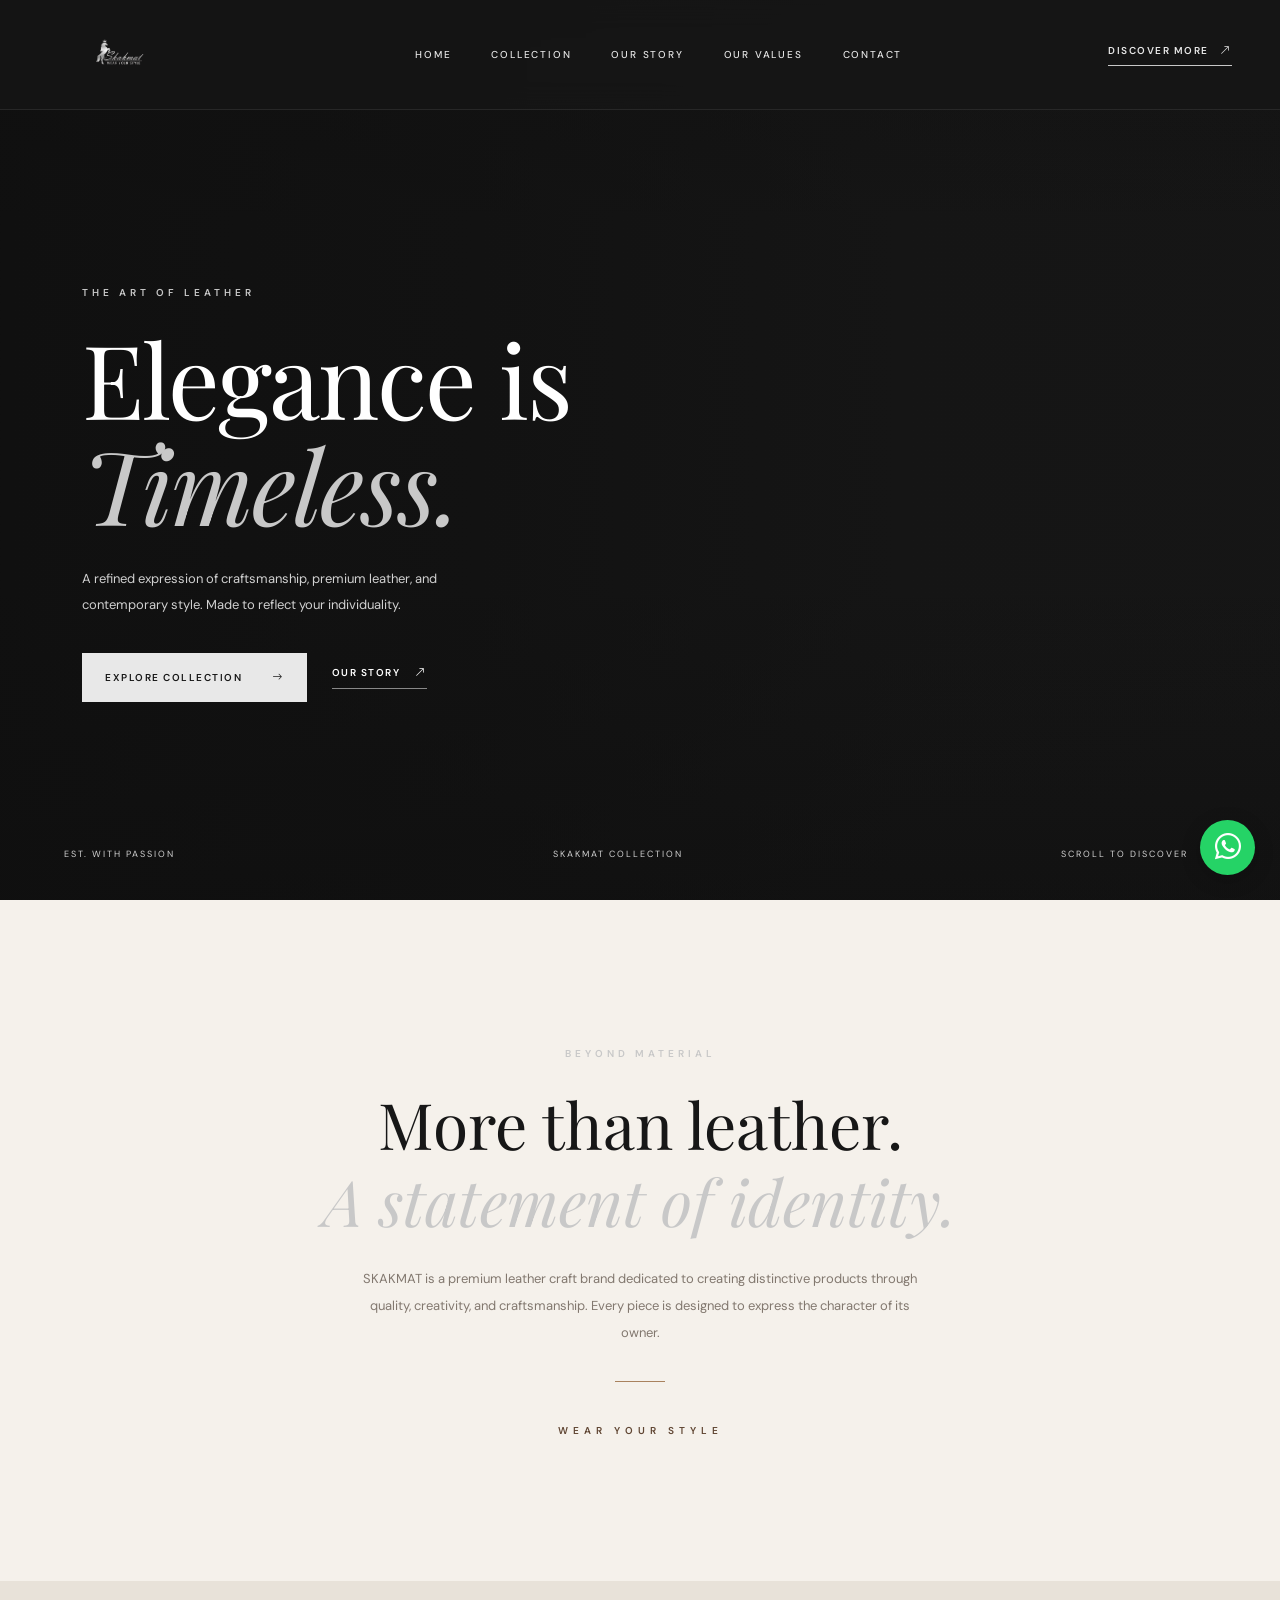
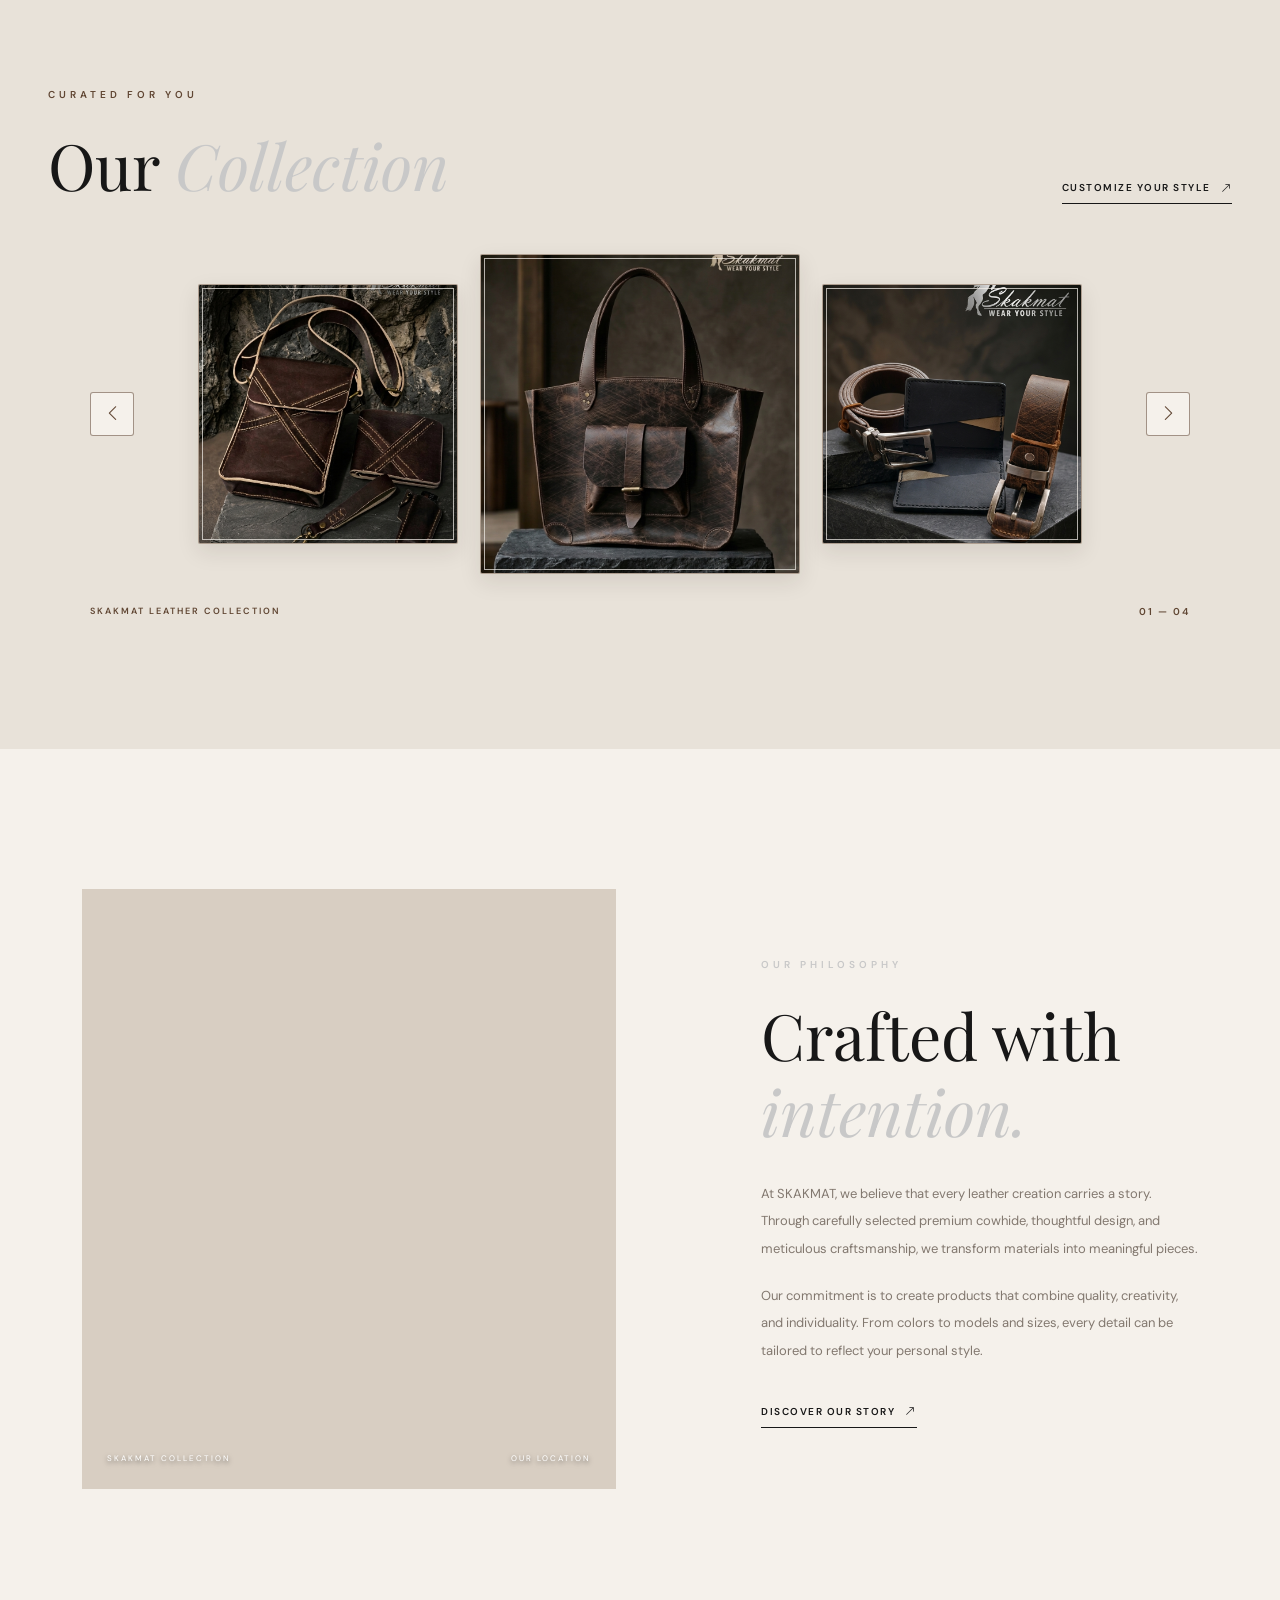
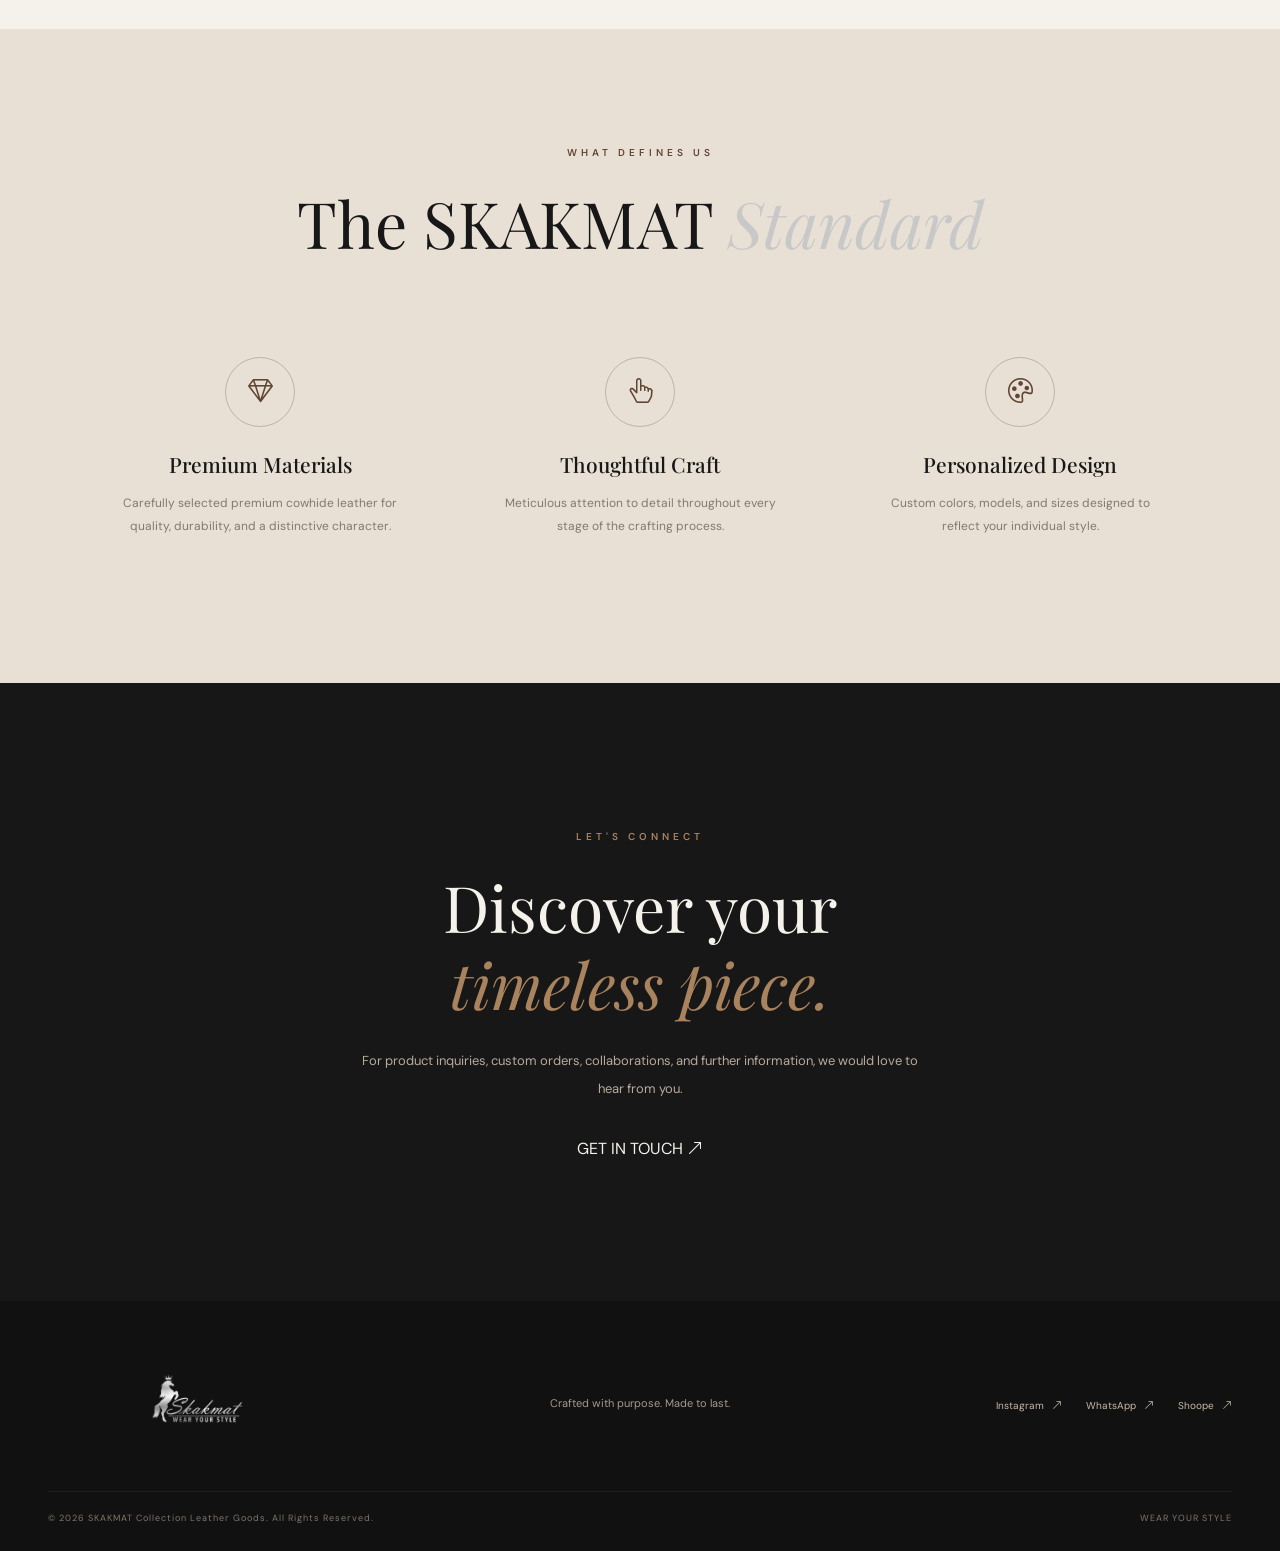
==== commit 5c67e5e9: "Tinggal Shoppe" ====
--- a/index.html
+++ b/index.html
@@ -546,13 +546,20 @@
 
             <!-- Ganti No Wa Di sini -->
 
-            <a href="https://api.whatsapp.com/send?phone=6281216103059" target="_blank" rel="noopener noreferrer"
+            <!-- <a href="https://api.whatsapp.com/send?phone=6281216103059" target="_blank" rel="noopener noreferrer"
                 class="btn-primary-custom">
 
                 GET IN TOUCH
 
                 <i class="bi bi-arrow-up-right"></i>
 
+            </a> -->
+            <a href="https://wa.me/6281216103059" target="_blank" class="btn-cta" class="btn-primary-custom">
+            
+                GET IN TOUCH
+            
+                <i class="bi bi-arrow-up-right"></i>
+            
             </a>
 
         </div>
@@ -653,6 +660,12 @@
         <i class="bi bi-whatsapp"></i>
 
     </a>
+    <!-- <a href="https://api.whatsapp.com/send?phone=6281216103059" target="_blank" rel="noopener noreferrer"
+        class="whatsapp-floating" aria-label="Contact SKAKMAT on WhatsApp">
+
+        <i class="bi bi-whatsapp"></i>
+
+    </a> -->
 
 
     <!-- ================= SCRIPTS ================= -->
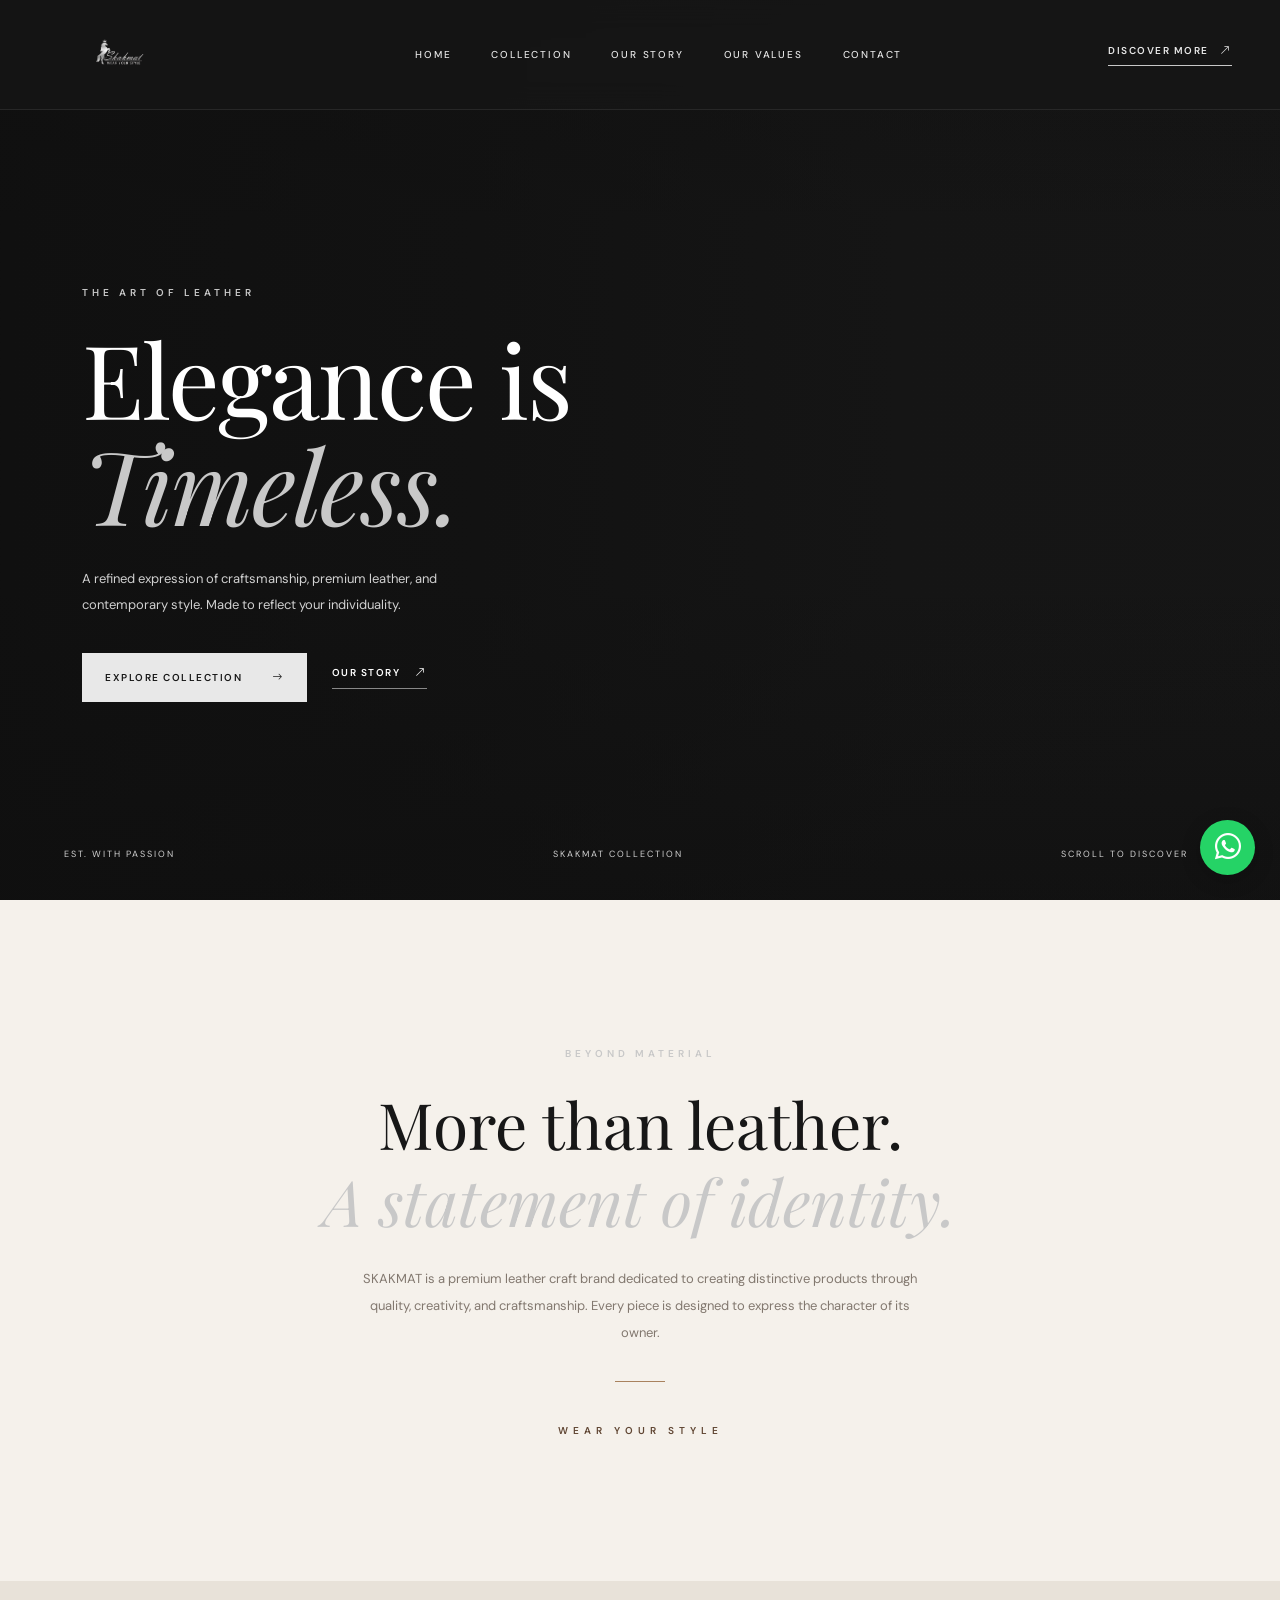
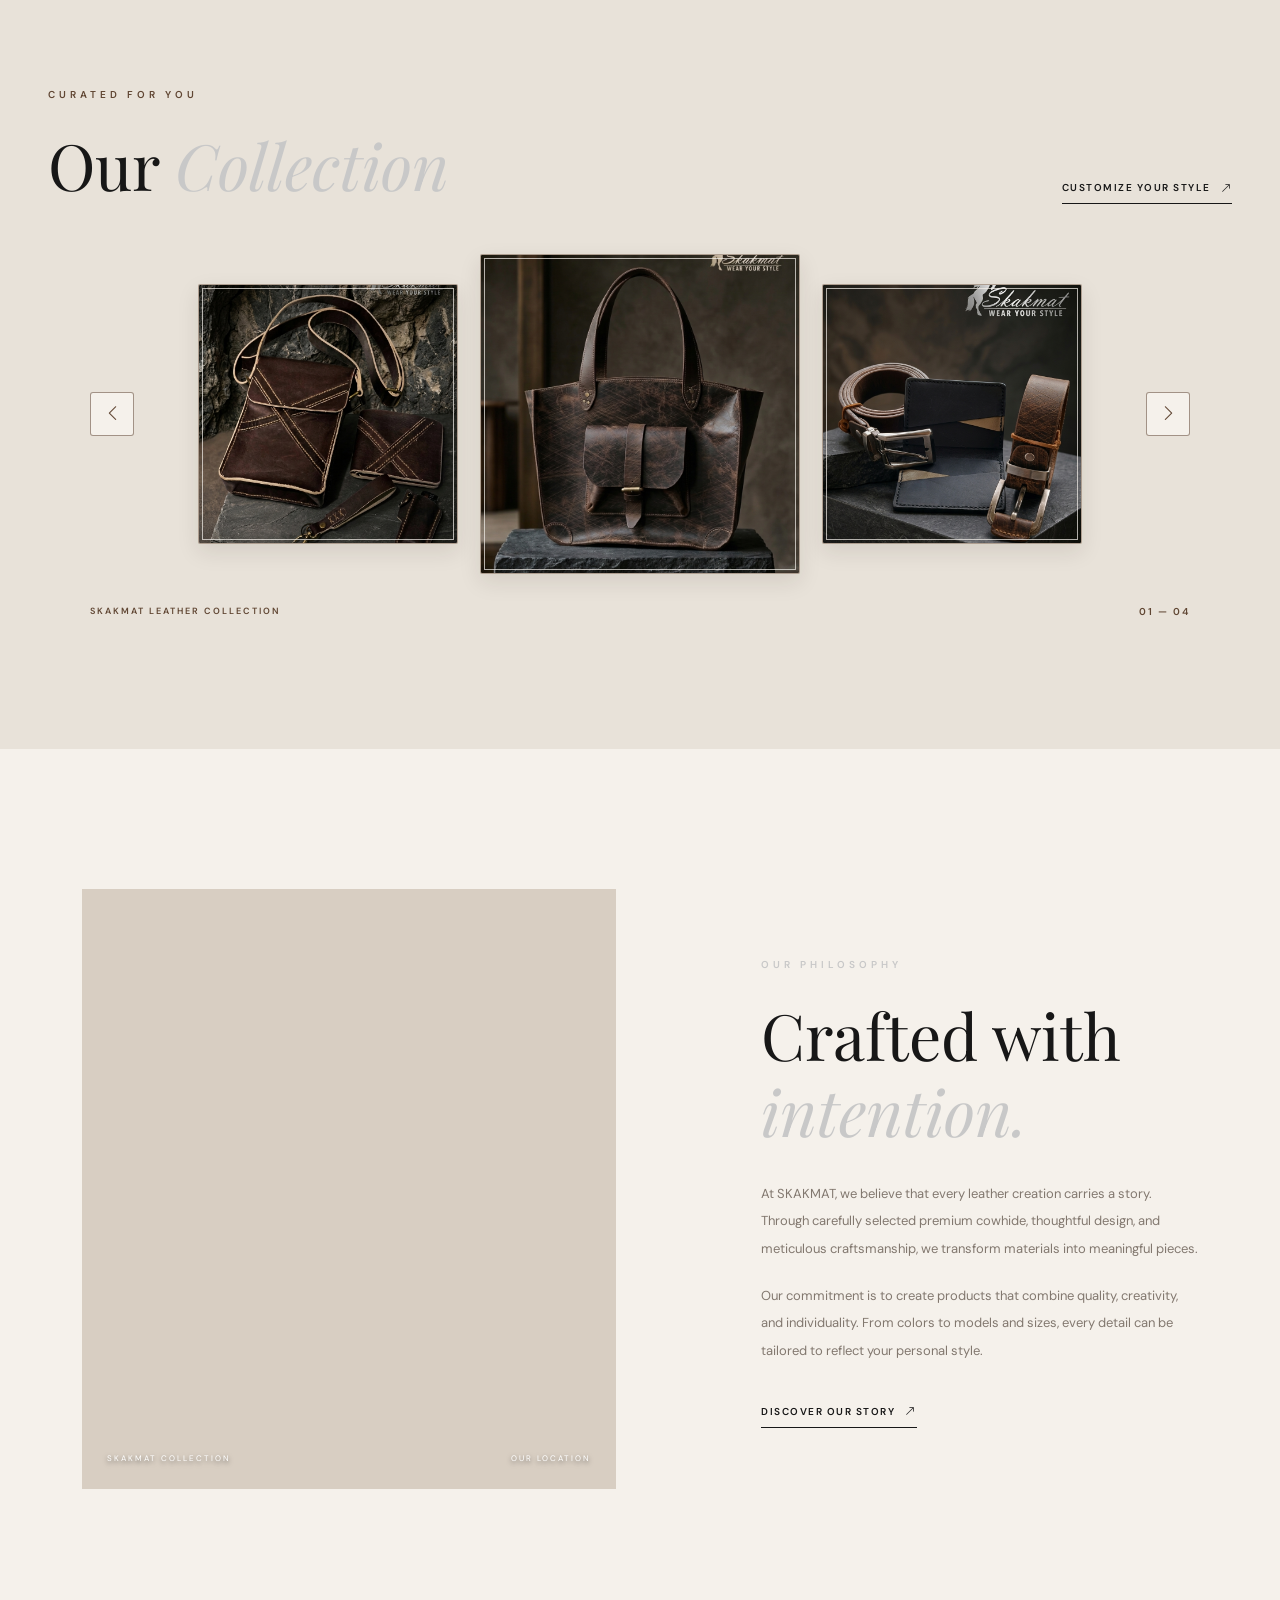
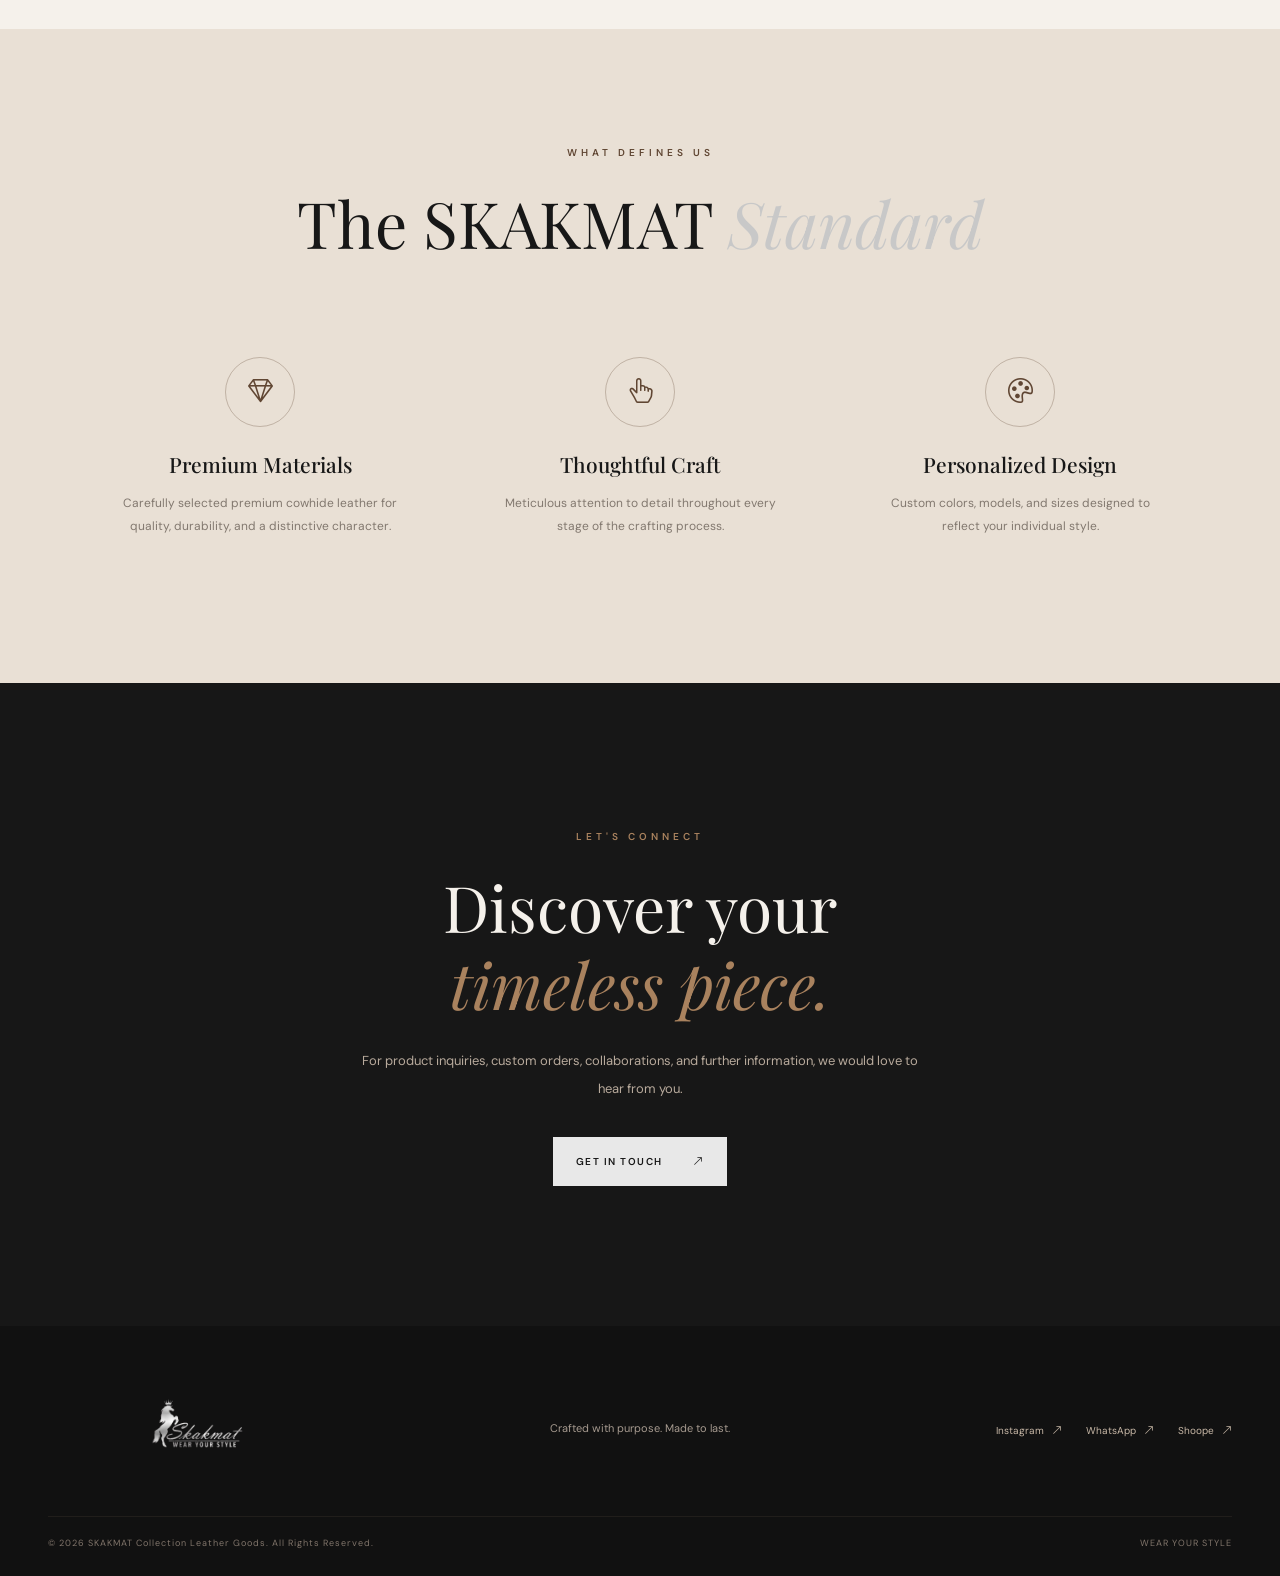
==== commit fa2c226b: "Tinggal Shoppe" ====
--- a/index.html
+++ b/index.html
@@ -87,7 +87,7 @@
 
         <div class="hero-media">
 
-            <video class="hero-video" autoplay muted loop playsinline preload="auto">
+            <video class="hero-video" autoplay muted loop playsinline preload="auto" disablepictureinpicture>
                 <source src="vidio/main_content.mp4" type="video/mp4">
             </video>
 
@@ -554,7 +554,7 @@
                 <i class="bi bi-arrow-up-right"></i>
 
             </a> -->
-            <a href="https://wa.me/6281216103059" target="_blank" class="btn-cta" class="btn-primary-custom">
+            <a href="https://wa.me/6281216103059" target="_blank" class="btn-cta btn-primary-custom">
             
                 GET IN TOUCH
             
--- a/css/style.css
+++ b/css/style.css
@@ -969,188 +969,185 @@
 }
 
 .footer-logo img {
-  width: 300px;
-  height: 105px;
-  object-fit: contain;
-  filter: none;
-  transition: 0.3s ease;
-}
-
-.footer p {
-  color: #a69a8f;
-
-  font-size: 11px;
-
-  margin: 0;
-}
-
-.social-link {
-  display: inline-flex;
-  align-items: center;
-
-  gap: 8px;
-
-  font-size: 10px;
-
-  margin-left: 20px;
-
-  color: #c8b8a7;
-
-  transition: 0.3s ease;
-}
-
-.social-link:hover {
-  color: var(--tan);
-}
-
-.footer hr {
-  border-color: #51453b;
-
-  margin: 35px 0 20px;
-}
-
-.footer-bottom {
-  display: flex;
-  justify-content: space-between;
-  align-items: center;
-
-  font-size: 9px;
-
-  letter-spacing: 1px;
-
-  color: #81756b;
-}
-
-/* =========================================
-   WHATSAPP FLOATING BUTTON
-========================================= */
-
-.whatsapp-floating {
-  position: fixed;
-
-  bottom: 25px;
-  right: 25px;
-
-  width: 55px;
-  height: 55px;
-
-  display: flex;
-  justify-content: center;
-  align-items: center;
-
-  background: #25d366;
-
-  color: white;
-
-  font-size: 26px;
-
-  border-radius: 50%;
-
-  box-shadow: 0 5px 20px rgba(0, 0, 0, 0.2);
-
-  z-index: 999;
-
-  transition: 0.3s ease;
-}
-
-.whatsapp-floating:hover {
-  transform: translateY(-5px) scale(1.05);
-
-  color: white;
-
-  box-shadow: 0 8px 25px rgba(37, 211, 102, 0.35);
-}
-
-/* =========================================
-   SCROLL REVEAL ANIMATION
-========================================= */
-
-.reveal {
-  opacity: 0;
-
-  transform: translateY(35px);
-
-  transition:
-    opacity 0.8s ease,
-    transform 0.8s ease;
-}
-
-.reveal.active {
-  opacity: 1;
-
-  transform: translateY(0);
-}
-
-/* =========================================
-   RESPONSIVE: TABLET
-========================================= */
-
-@media (max-width: 991px) {
-  .navbar-collapse {
-    background: rgba(23, 23, 23, 0.98);
-
-    padding: 25px;
-
-    margin-top: 15px;
-
-    border: 1px solid rgba(255, 255, 255, 0.08);
-  }
-
-  .navbar-nav {
-    align-items: flex-start;
-
-    gap: 15px;
-  }
-
-  .nav-cta {
-    display: inline-block;
-
-    margin-top: 20px;
-  }
-
-  .hero {
-    min-height: 680px;
-
-    height: 90vh;
-  }
-
-  .hero-video {
-    object-position: center;
-  }
-
-  .hero h1 {
-    font-size: clamp(65px, 10vw, 90px);
-  }
-
-  .story-image {
-    height: 450px;
-  }
-
-  .collection-carousel {
-    gap: 14px;
-    grid-template-columns: 1fr 1.15fr 1fr;
-  }
-
-  .custom-section .btn-primary-custom {
-    margin-top: 30px;
-  }
-}
-
-/* =========================================
-   RESPONSIVE: MOBILE
-========================================= */
-
-@media (max-width: 576px) {
-  .navbar {
-    padding: 15px 0;
-  }
-
-  .navbar-logo {
     width: 300px;
     height: 105px;
     object-fit: contain;
     filter: none;
     transition: 0.3s ease;
+}
+
+.footer p {
+  color: #a69a8f;
+
+  font-size: 11px;
+
+  margin: 0;
+}
+
+.social-link {
+  display: inline-flex;
+  align-items: center;
+
+  gap: 8px;
+
+  font-size: 10px;
+
+  margin-left: 20px;
+
+  color: #c8b8a7;
+
+  transition: 0.3s ease;
+}
+
+.social-link:hover {
+  color: var(--tan);
+}
+
+.footer hr {
+  border-color: #51453b;
+
+  margin: 35px 0 20px;
+}
+
+.footer-bottom {
+  display: flex;
+  justify-content: space-between;
+  align-items: center;
+
+  font-size: 9px;
+
+  letter-spacing: 1px;
+
+  color: #81756b;
+}
+
+/* =========================================
+   WHATSAPP FLOATING BUTTON
+========================================= */
+
+.whatsapp-floating {
+  position: fixed;
+
+  bottom: 25px;
+  right: 25px;
+
+  width: 55px;
+  height: 55px;
+
+  display: flex;
+  justify-content: center;
+  align-items: center;
+
+  background: #25d366;
+
+  color: white;
+
+  font-size: 26px;
+
+  border-radius: 50%;
+
+  box-shadow: 0 5px 20px rgba(0, 0, 0, 0.2);
+
+  z-index: 999;
+
+  transition: 0.3s ease;
+}
+
+.whatsapp-floating:hover {
+  transform: translateY(-5px) scale(1.05);
+
+  color: white;
+
+  box-shadow: 0 8px 25px rgba(37, 211, 102, 0.35);
+}
+
+/* =========================================
+   SCROLL REVEAL ANIMATION
+========================================= */
+
+.reveal {
+  opacity: 0;
+
+  transform: translateY(35px);
+
+  transition:
+    opacity 0.8s ease,
+    transform 0.8s ease;
+}
+
+.reveal.active {
+  opacity: 1;
+
+  transform: translateY(0);
+}
+
+/* =========================================
+   RESPONSIVE: TABLET
+========================================= */
+
+@media (max-width: 991px) {
+  .navbar-collapse {
+    background: rgba(23, 23, 23, 0.98);
+
+    padding: 25px;
+
+    margin-top: 15px;
+
+    border: 1px solid rgba(255, 255, 255, 0.08);
+  }
+
+  .navbar-nav {
+    align-items: flex-start;
+
+    gap: 15px;
+  }
+
+  .nav-cta {
+    display: inline-block;
+
+    margin-top: 20px;
+  }
+
+  .hero {
+    min-height: 680px;
+
+    height: 90vh;
+  }
+
+  .hero-video {
+    object-position: center;
+  }
+
+  .hero h1 {
+    font-size: clamp(65px, 10vw, 90px);
+  }
+
+  .story-image {
+    height: 450px;
+  }
+
+  .collection-carousel {
+    gap: 14px;
+    grid-template-columns: 1fr 1.15fr 1fr;
+  }
+
+  .custom-section .btn-primary-custom {
+    margin-top: 30px;
+  }
+}
+
+/* =========================================
+   RESPONSIVE: MOBILE
+========================================= */
+
+@media (max-width: 576px) {
+  .navbar {
+    padding: 15px 0;
+  }
+
+  .navbar-logo {
+    width: 120px;
+    height: 45px;
   }
 
   .hero {
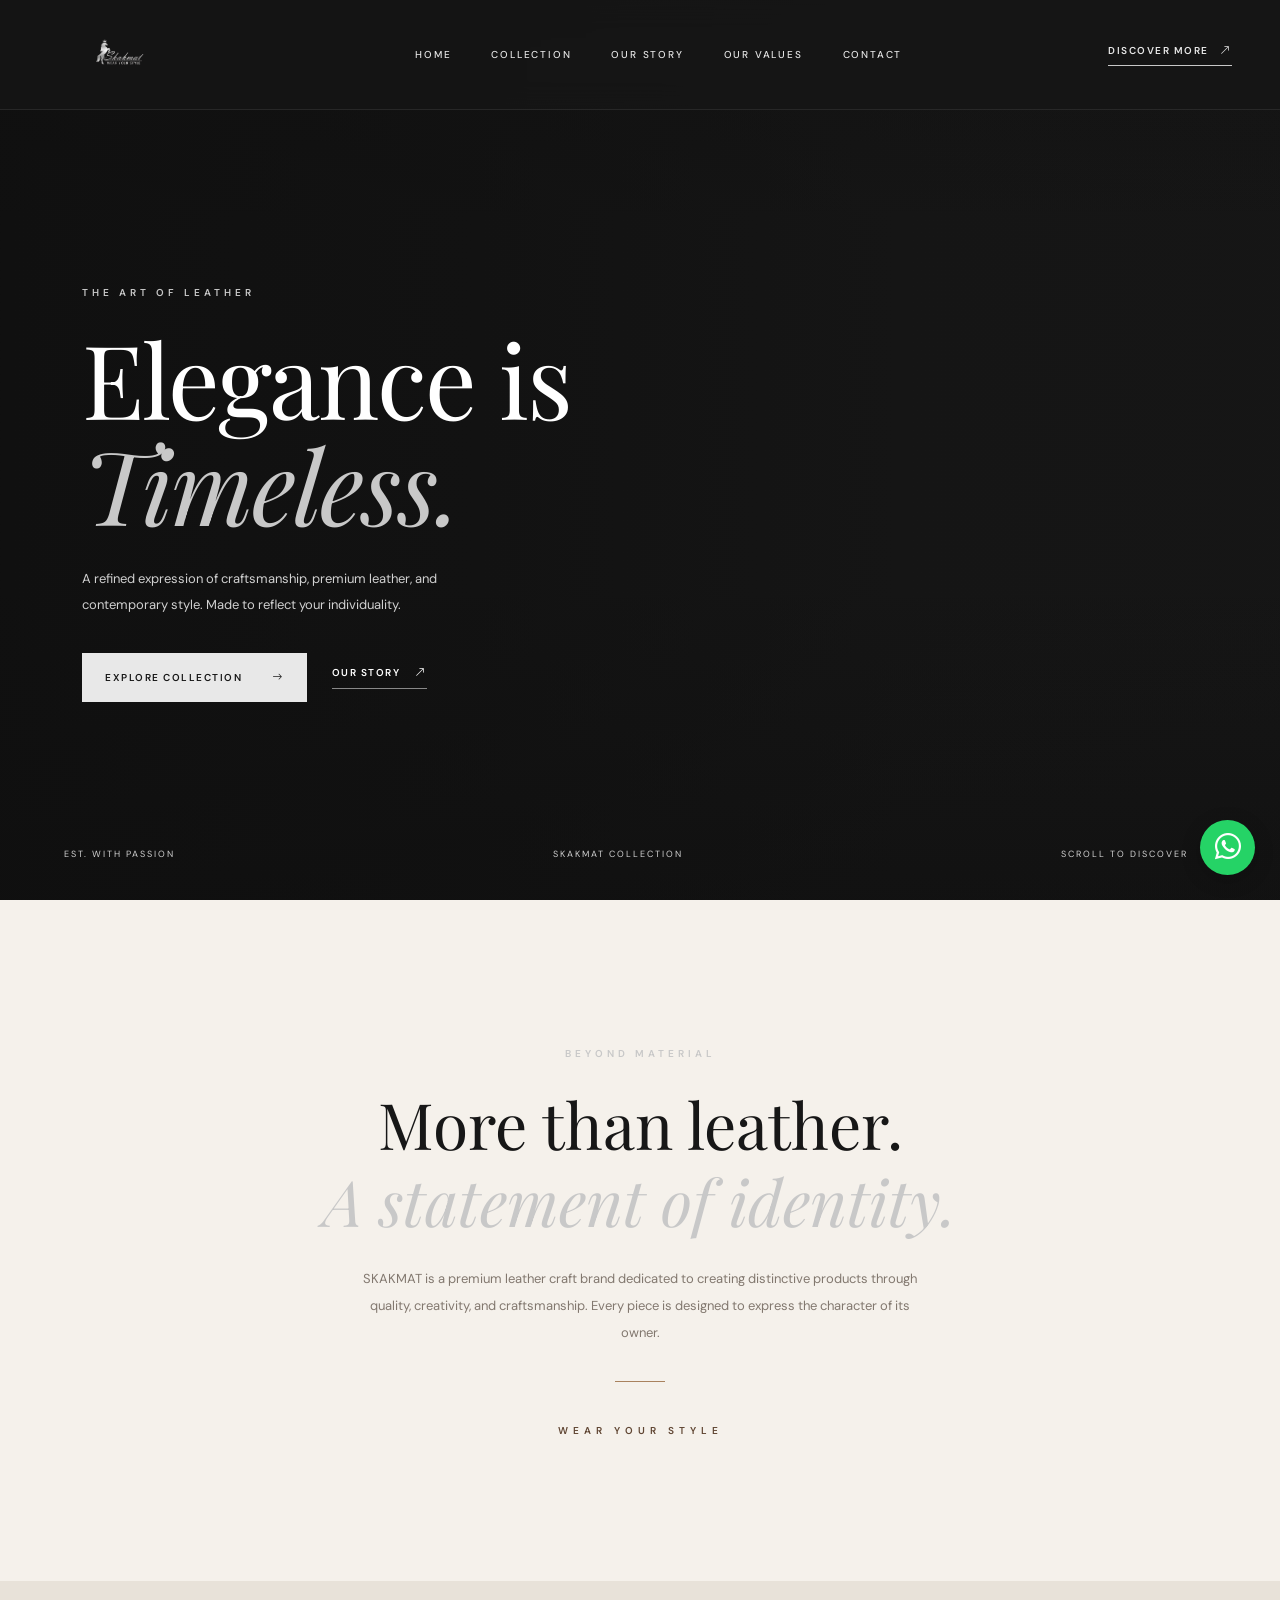
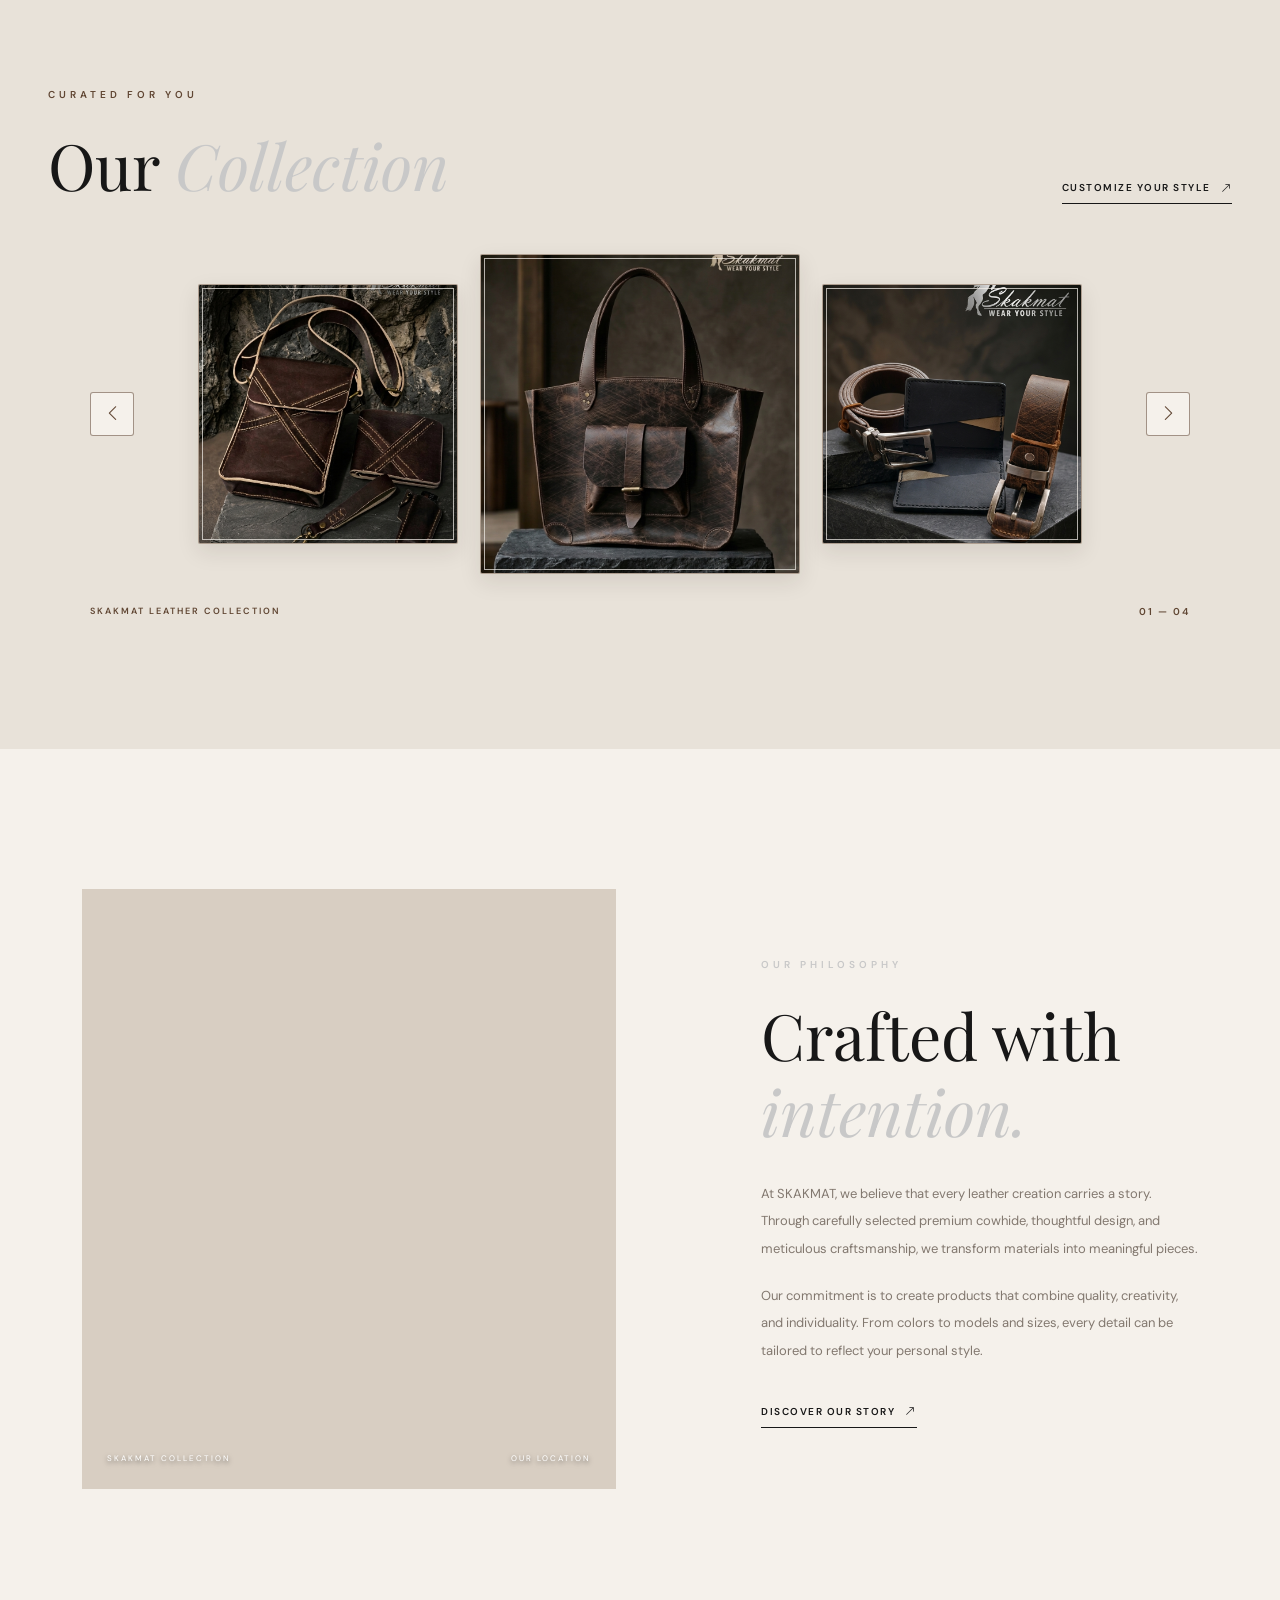
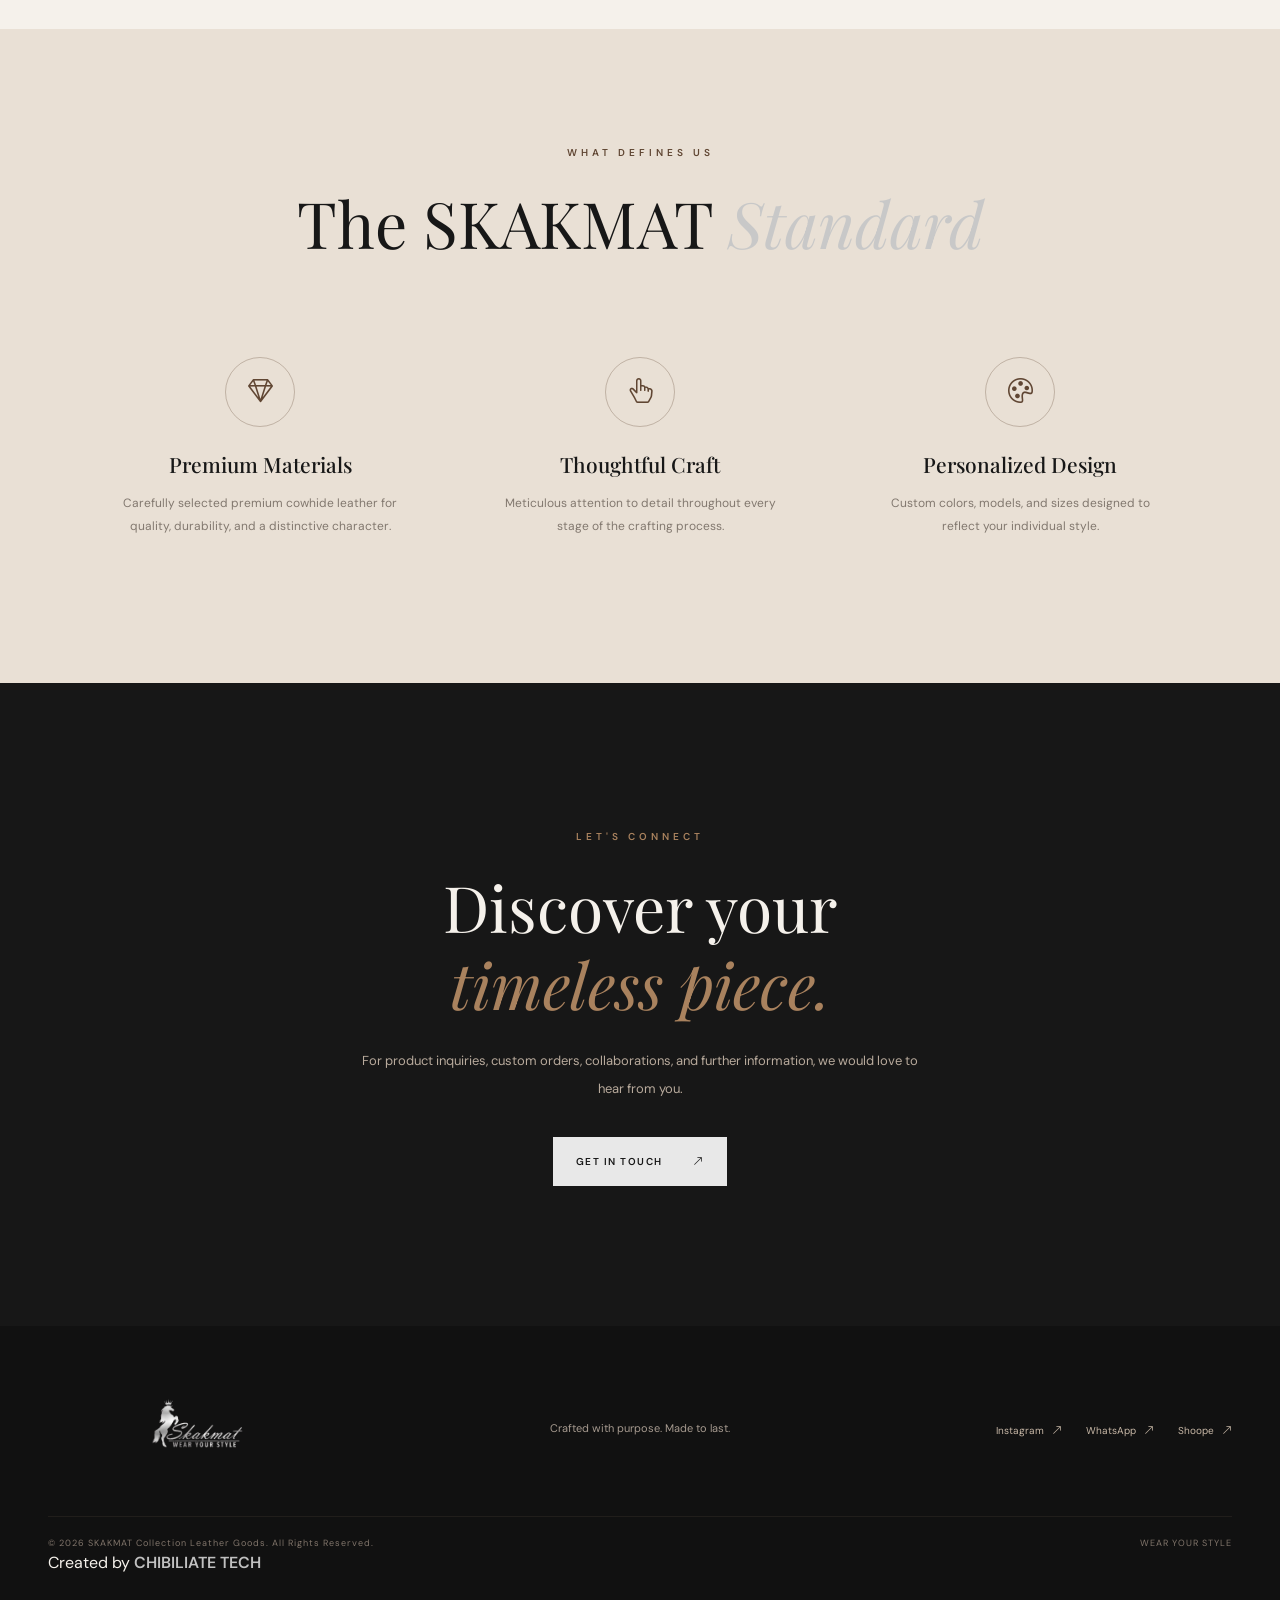
==== commit 4d145932: "Tinggal Shoppe" ====
--- a/index.html
+++ b/index.html
@@ -646,6 +646,12 @@
                 </span>
 
             </div>
+            <div class="footer-credit">
+                Created by
+                <a href="https://www.tiktok.com/@chibiliate.official" target="_blank" rel="noopener noreferrer">
+                    CHIBILIATE TECH
+                </a>
+            </div>
 
         </div>
 
--- a/css/style.css
+++ b/css/style.css
@@ -1356,3 +1356,14 @@
     animation-duration: 0.01ms !important;
   }
 }
+
+.footer-credit a {
+    color: #c0c0c0;
+    font-weight: 600;
+    text-decoration: none;
+    transition: color 0.3s ease;
+}
+
+.footer-credit a:hover {
+    color: #fff;
+}
